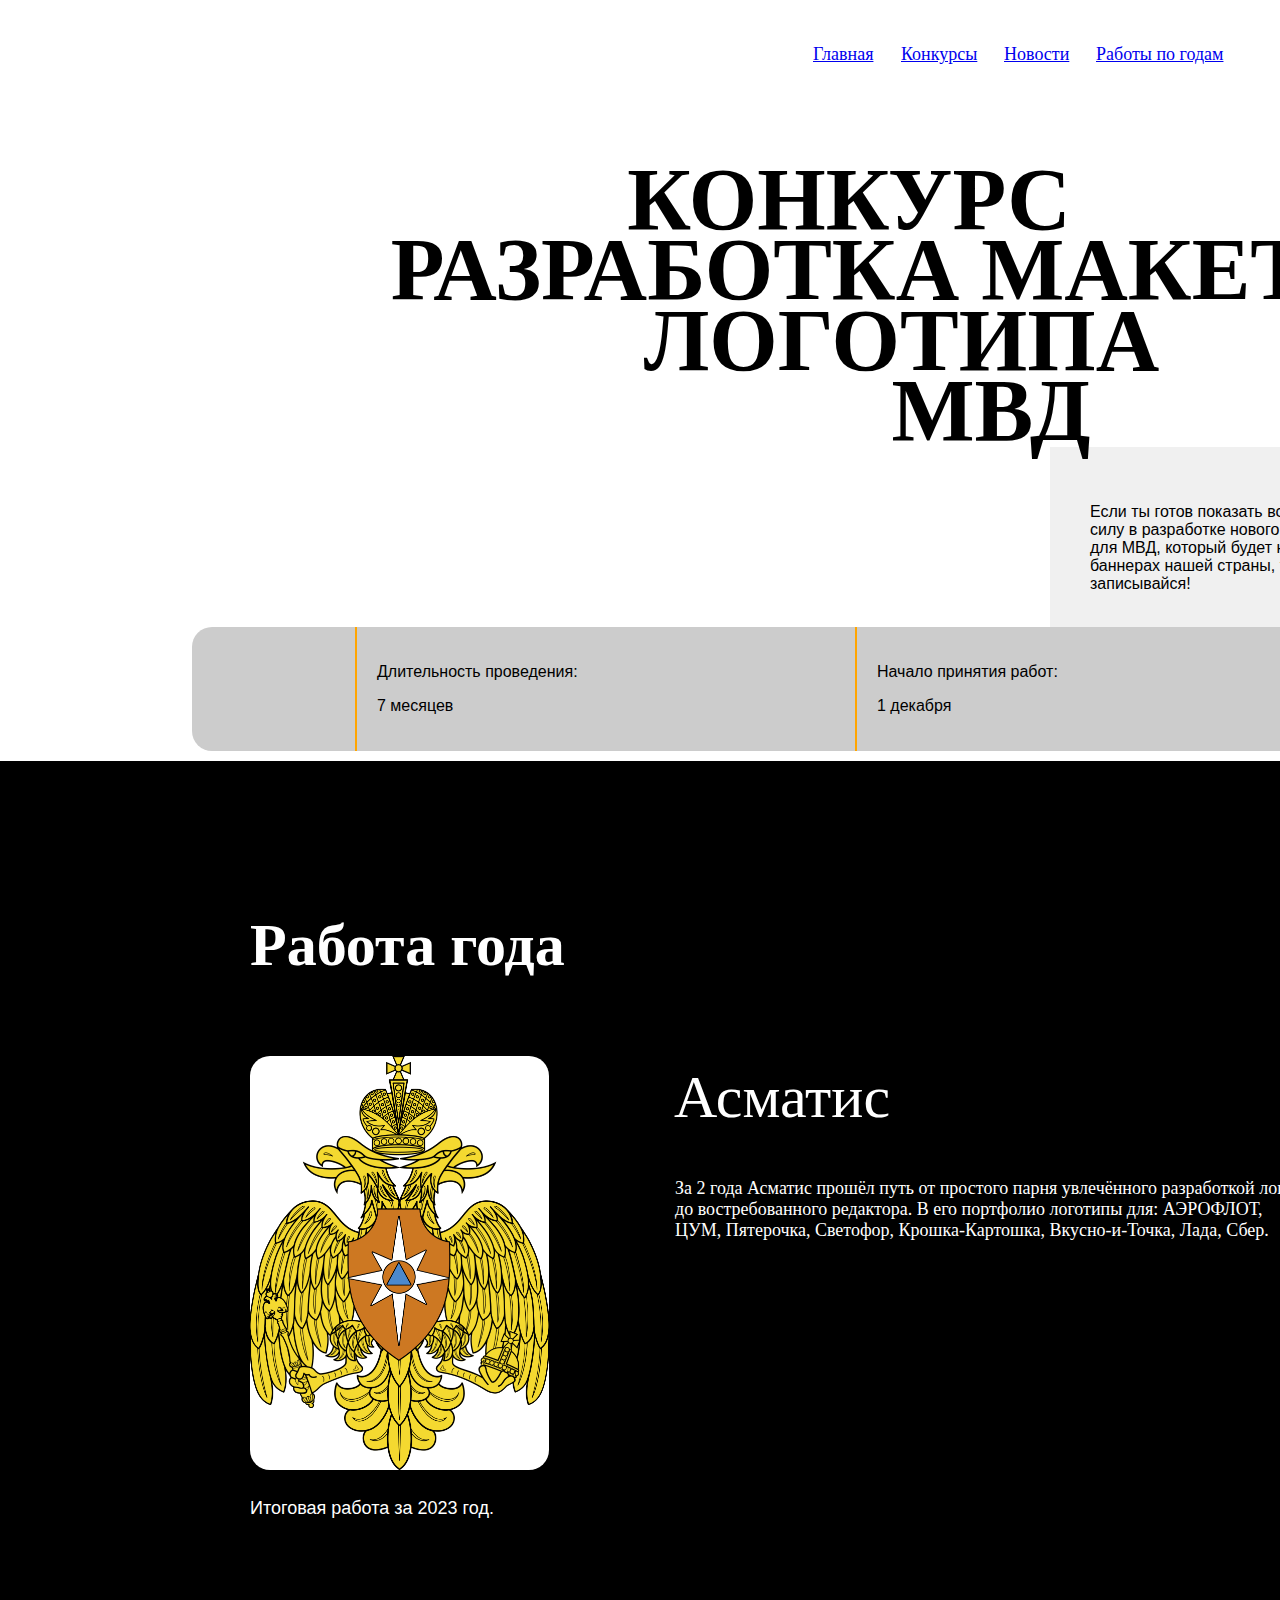
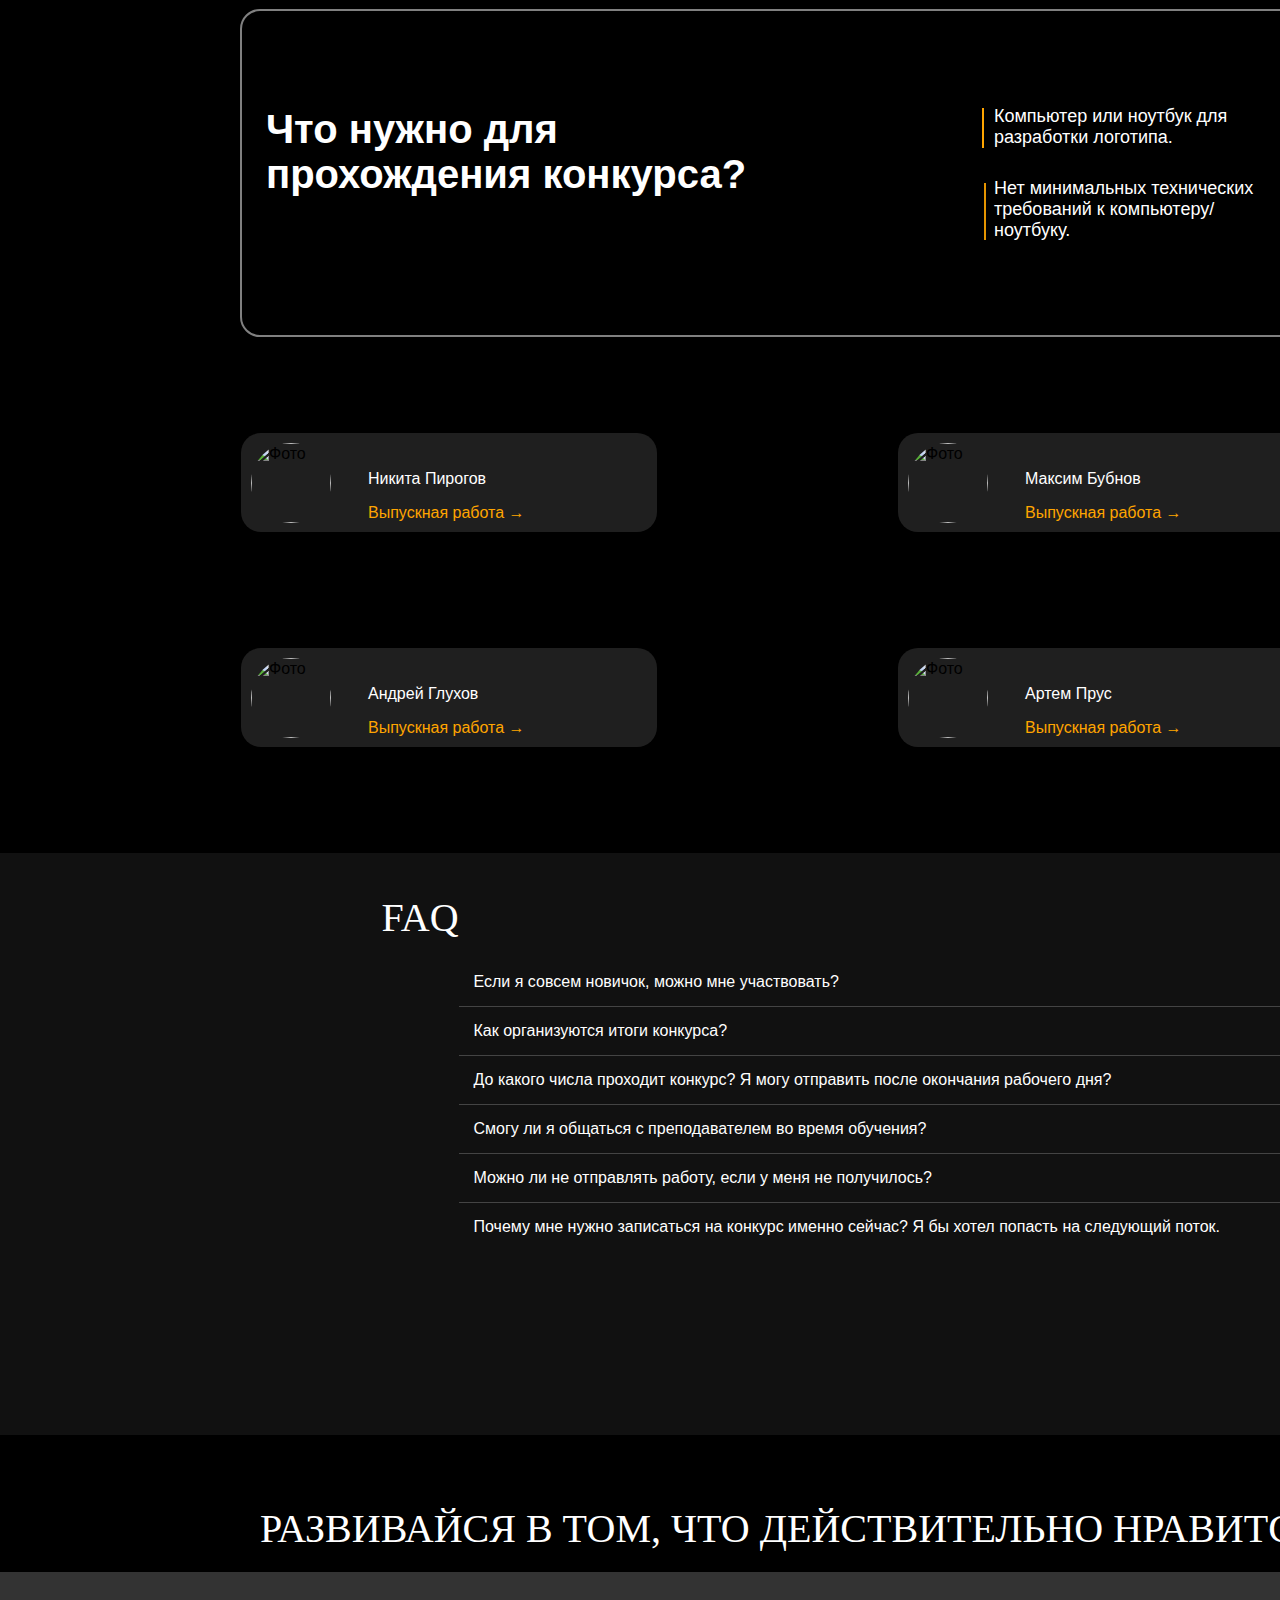
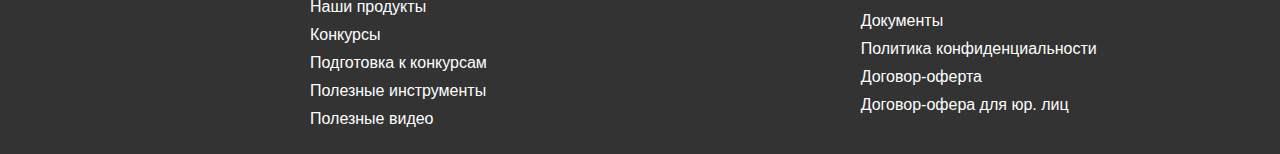
==== fds.html @ a4489f6e "Add files via upload" ====
<html><head>
    <meta charset="utf-8">
    <meta name="viewport" content="width=device-width, initial-scale=1">
    <title>Flexbox Website</title>
    <style>

        h1{
            font-family: Roboto;
            font-weight: bold;
            font-size: 88px
        }
       body {
            font-family: Arial, sans-serif;
            margin: 0;
            padding: 0;
            width: 1920px;
            overflow-x: hidden;
        }
        
        header, footer {
            color: #fff;
            padding: 10px;
            display: flex;
            justify-content: space-between;
            align-items: center;
            width: 1880px;
        }
        
        header .logo {
            font-size: 24px;
        }
        
        header .buttons {
            display: flex;
        }
        
        header .buttons button {
            margin-left: 10px;
            border: none;
            border-radius: 20px;
            padding: 5px 10px;
            background-color: #fff;
            color: #333;
            cursor: pointer;
        }
        
        .main-content {
            text-align: center;
            margin-top: 20px;
            width: 1920px;
        }
        
        .main-content h1 {
            margin: 0;
        }
        
        .main-content .cta-button {
    border: none;
    border-radius: 20px;
    padding: 11px 55px;
    background-color: #333;
    color: #fff;
    font-size: 20px;
    cursor: pointer;
}
        
        footer {
            background-color: #333;
            color: #fff;
            padding: 10px;
            display: flex;
            width: 1886px;
        }
        
        .footer-column {
            flex: 1;
            margin-right: -234px;
            margin-left: 300px /* Расстояние между колонками */
        }
        
        .footer-column:last-child {
            margin-right: 0; /* Убираем отступ у последней колонки */
        }
        
        ul {
            list-style: none;
            padding: 0;
        }
        
        ul li {
            margin-bottom: 10px; /* Расстояние между элементами списка */
        }
        
        .cta-button {
    margin-top: -74px; /* Сдвигаем кнопку вверх на 20px */
    margin-left: -682px; /* Сдвигаем кнопку влево на 10px */
}


        .privetdrug{
    margin-left:173px;
    width: 381px;
    text-shadow: 0px 4px 4px rgba(0, 0, 0, 0.25);
    font-family: Roboto;
    font-weight: Bold;
    font-size: 88px;
    margin-top:50px;
}
.drug{
    margin-right: 146px;
}
.slider {
    display: none;
    max-width: 100%;
    overflow: hidden;
    margin-top: -165px;
    margin-left: 66%; /* Центрируем слайдер по горизонтали */
    transform: translateX(-50%); /* Центрируем слайдер по горизонтали */
    width: 761px;
    border-radius: 20px;
    height: 270px;
    position: relative;
}

.slider::before {
    content: "";
    position: absolute;
    top: 0;
    left: 0;
    width: 100%;
    height: 100%;
    background-color: rgba(128, 0, 128, 0.5); /* Фиолетовый цвет с прозрачностью */
    z-index: 1; /* Поверх слайдов */
}

.slide {
    width: 100%;
    display: none;
    position: absolute;
    top: 0;
    left: 0;
    opacity: 0;
    transition: opacity 0.5s ease-in-out; /* Плавная анимация */
}

.slide.active {
    display: block;
    opacity: 1;
}

.gray-block {
    position: absolute;
    top: 50%;
    left: 50%;
    transform: translate(-50%, -50%);
    background-color: #ccc;
    width: 200px;
    height: 100px;
    border-radius: 10px;
    text-align: center;
    line-height: 100px;
    font-size: 20px;
    z-index: 2; /* Поверх слайдов */
}

.gray-block:nth-child(1) {
    margin-left: -350px; /* Располагаем первый блок влево от центра */
}

.gray-block:nth-child(2) {
    margin-left: 150px; /* Располагаем второй блок вправо от центра */
}


.slide img {
    width: 100%; /* Заполняем всю доступную ширину */
    height: 100%;
    object-fit: cover;
    margin-top: -50px;
}
.menu {
  width: 1920px;
  height: 125px;
  opacity: 1;
  position: relative;
  top: 0px;
  left: 0px;
  overflow: hidden;
  }
  .menu-item {
  color: rgb(0, 0, 0);
  font-family: Roboto;
  font-weight: Regular;
  font-size: 18px;
  position: absolute;
  top: 34px;
  }
  
  .menu-item:nth-child(1) {
  left: 803px;
  width: 69px;
  }
  
  .menu-item:nth-child(2) {
  left: 891px;
  width: 84px;
  }
  
  .menu-item:nth-child(3) {
  left: 994px;
  width: 73px;
  }
  
  .menu-item:nth-child(4) {
    left: 1086px;
    width: 170px;
}
  
.login-button-container {
  width: 133px;
  height: 33px;
  padding: 0px 15px;
  border: 1px solid rgb(0, 0, 0);
  border-radius: 20px;
  overflow: hidden;
  position: absolute;
  top: 31px;
  left: 1326px;
  display: inline-block;
  cursor: pointer;
  }
  
  .login-button {
  background: none;
  border: none;
  font-family: Arimo;
  font-weight: Bold;
  font-size: 14px;
  color: rgb(0, 0, 0);
  cursor: pointer;
  outline: none;
  padding: 0;
  line-height: 33px;
  }
  
  .slash {
  opacity: 0;
  transition: opacity 0.3s ease;
  }
  
  .login-button-container:hover .slash {
  opacity: 1;
  }
  .form-group {
  margin-bottom: 25px;
  }
  
  .form-group label {
  display: block;
  margin-bottom: 5px;
  color: #555;
  }
  
  .form-group input {
  width: calc(100% - 20px); /* Учитываем ширину кнопки */
  padding: 10px;
  border: 1px solid #000; /* Черная обводка */
  border-radius: 5px;
  }
  .modal-content {
  background-color: #fff;
  width: 400px;
  margin: 20px auto;
  padding: 40px;
  border-radius: 10px;
  box-shadow: 0 0 10px rgba(0, 0, 0, 0.1);
  }
  .dasmat{
    font-size: 18px;
color: white;
font-family: roboto;
width: 630px;
height: 100px;
margin-top: -34px;
margin-left: 675px;
  }
  .close {
  position: absolute;
  top: 20px;
  right: 20px;
  color: white;
  cursor: pointer;
  }
  .btn {
  display: block;
  width: 100%;
  padding: 12px;
  background-color: #000;
  color: #fff;
  border: none;
  border-radius: 5px;
  cursor: pointer;
  transition: background-color 0.3s ease;
  position: relative;
  overflow: hidden;
  }
  
  .btn:before {
  content: '';
  position: absolute;
  top: 0;
  left: 0;
  width: 100%;
  height: 100%;
  background-color: #333;
  z-index: -1;
  transition: transform 0.3s ease;
  transform-origin: left;
  }
  
  .btn:hover:before {
  transform: scaleX(0);
  }
  
  .btn span {
  position: relative;
  z-index: 1;
  }
  
  .btn:active:before {
  transform: scaleX(1);
  }
  
  .policy {
  font-size: 12px;
  text-align: center;
  color: #666;
  margin-top: 20px;
  }
  .modal {
  display: none;
  position: fixed;
  z-index: 999;
  left: 0;
  top: 0;
  width: 100%;
  height: 100%;
  overflow: auto;
  background-color: rgba(0,0,0,0.5);
  }
  
  .modal-content {
  background-color: #fff;
  width: 400px;
  margin: 20px auto;
  padding: 40px;
  border-radius: 10px;
  box-shadow: 0 0 10px rgba(0, 0, 0, 0.1);
  }
  .block1 {
    width: 281px;
    height: 100px;
    background-color: #f0f0f0;
    text-align: left;
    margin-left: 1050;
    padding: 40px;
}
.container {
    display: flex;
    background-color: #ccc;
    text-align: left;
    border-radius: 20px;
    width: 1500px;
    margin-left: 12em;
}

.column {
    flex: 1;
    padding: 20px;
    border-left: 2px solid orange;
    margin-left: 163px;
}
.main-black {
    background-color: black;
    height: 2560px;
}

.main-black h2 {
    color: white;
    margin-top: 10px;
    padding-top: 150px;
    padding-left: 250px;
    font-size: 60px;
    font-family: roboto;
}
.photo-block {
    width: 299px;
    height: 414px;
    border-radius: 20px;
    overflow: hidden;
    margin-left: 250px;
    margin-top: 76px;
    background-color: white;
}

.photo-block img {
    width: 100%;
    height: 100%;
    object-fit: cover;
}
.contest-info {
    display: flex;
    align-items: center;
    border: 2px solid gray;
    border-radius: 20px;
    padding: 20px;
    color: white;
    width: 1178px;
    height: 284px;
    margin-top: 90px;
    margin-left: 240px;
}

.orange-line {
    width: 2px;
    height: 40px;
    background-color: orange;
    position: relative;
    top: -45px;
    left: 720px;
}

.content {
    flex: 1;
}

.requirements {
    display: flex;
    flex-direction: column;
    gap: 10px;
}

.requirement {
    background-color: rgba(0, 0, 0, 0.1);
    padding: 10px;
    border-radius: 10px;
    margin-left: 718px;
    position: relative;
    top: -61px;
    font-size: 18px;
}
.background-image {
    background-image: url('images/frame\ \(3\).png');
    background-size: cover;
    background-repeat: no-repeat;
    opacity: 0.5; /* Прозрачность фотографии */
}
.blocks-container {
    display: flex;
    flex-wrap: wrap;
    /* justify-content: space-between; */
}

.person-block {
    width: calc(50% - 564px);
    margin-bottom: 20px;
    padding: 10px;
    border-radius: 20px;
    margin-top: 96px;
    margin-left: 241px;
    background-color: 1F1F1F;
}

.image-container {
    width: 80px;
    height: 80px;
    border-radius: 50%;
    overflow: hidden;
    /* margin-right: 20px; */
}

.image-container img {
    width: 100%;
    height: 100%;
    object-fit: cover;
}

.info {
    flex: 1;
    padding-left: 117px;
    margin-top: -69px;
}

.link {
    color: orange;
    text-decoration: none;
}
.v4_104 {
    width: 420px;
    height: 358px;
    background: url(../пр/images/frame3.png);
    background-repeat: no-repeat;
    background-position: center center;
    background-size: cover;
    opacity: 1;
    position: absolute;
    top: 255px;
    left: 227px;
    overflow: hidden;
}
.v4_105 {
    width: 420px;
    height: 358px;
    background: url(../пр/images/frame.png);
    background-repeat: no-repeat;
    background-position: center center;
    background-size: cover;
    opacity: 1;
    position: absolute;
    top: 945px;
    left: 1285px;
    overflow: hidden;
}

.v4_106 {
    width: 157px;
    height: 245px;
    background: url(../пр/images/v4_93.png);
    background-repeat: no-repeat;
    background-position: center center;
    background-size: cover;
    opacity: 1;
    position: absolute;
    top: 1686px;
    left: 1564px;
    overflow: hidden;
}
.link:hover {
    text-decoration: underline;
}
.faq {
    font-family: Arial, sans-serif;
    background-color: #111;
    color: #fff;
    margin: 0;
    padding: 0;
    display: flex;
    justify-content: center;
    height: 53vh;
    margin-top: 105px;
    padding-top: 105px;
}
.uspehi{
    text-align: right;
    color: white;
    font-size: 40px;
    font-family: Roboto;
    width: 353px;
    margin-top: -113px;
    margin-left: 1255px;
}
.faq-container {
    width: 80%;
    max-width: 1080px;
}
        .faq-item {
            border-bottom: 1px solid #444;
        }
        .faq-item:last-child {
            border-bottom: none;
        }
        .faq-question {
            display: flex;
            justify-content: space-between;
            align-items: center;
            padding: 15px;
            cursor: pointer;
        }
        .faq-answer {
            display: none;
            padding: 0 15px 15px;
        }
        .razvi {
            margin: 0;
            padding: 0;
            font-family: Arial, sans-serif;
            background-color: black;
            color: white;
        }
        .containerAbc {
    display: flex;
    justify-content: space-between;
    align-items: center;
    padding: 20px;
    max-width: 1440px;
    margin: 0 auto;
    box-sizing: border-box;
    margin-top: 50;
}

.textXyz {
    font-size: 40px;
    font-family: roboto;
}
        .imagePqr {
            max-width: 100px;
            height: auto;
        }
        .asmat{
            color: white;
    font-size: 60px;
    margin-top: -407px;
    margin-left: 674px;
    font-family: roboto;
    width: 250px;
    padding-bottom: 80px;
        }
        .itogi{

    color: white;
    font-size: 18px;
    margin-left: 250px;
    position: relative;
    margin-top: 220px;

        }
        @media only screen and (min-width:320px) and (max-width: 1024px) {
            header {
    width: 1144px;
    height: 50px;
    color: #fff;
    padding: 10px;
    display: flex;
    justify-content: space-between;
    align-items: center;
}
.menu {
    width: 1154px;
    height: 71px;
    opacity: 1;
    position: relative;
    top: 0px;
    left: 0px;
    overflow: hidden;
}
.menu-item:nth-child(1) {
    left: 74px;
    width: 116px;
    font-size: 30px;
}
.menu-item:nth-child(2) {
    left: 214px;
    width: 139px;
    font-size: 30px;
}
.menu-item:nth-child(3) {
    left: 378px;
    width: 119px;
    font-size: 30px;
}
.menu-item:nth-child(4) {
    left: 521px;
    width: 247px;
    font-size: 30px;
}
.login-button-container {
    width: 229px;
    height: 33px;
    padding: 0px 15px;
    border: 1px solid rgba(255, 255, 255, 1);
    border-radius: 20px;
    overflow: hidden;
    position: absolute;
    top: 34px;
    left: 836px;
    display: inline-block;
    cursor: pointer;
}
.login-button {
  background: none;
  border: none;
  font-family: Arimo;
  font-weight: Bold;
  font-size: 24px;
  color: rgba(255, 255, 255, 1);
  cursor: pointer;
  outline: none;
  padding: 0;
  line-height: 33px;
}
.main-content {
    text-align: center;
    margin-top: 20px;
    width: 1164px;
}
body {
    font-family: Arial, sans-serif;
    margin: 0;
    padding: 0;
    width: 1164px;
    height: 3070px;
}
.block1 {
    width: 281px;
    height: 100px;
    background-color: #f0f0f0;
    text-align: left;
    margin-left: 710px;
    padding: 40px;
}
.container {
    display: flex;
    background-color: #ccc;
    text-align: left;
    border-radius: 20px;
    width: 1000px;
    margin-left: 5em;
}
.main-black h2 {
    color: white;
    margin-top: 10px;
    padding-top: 4px;
    padding-left: 250px;
    font-size: 60px;
    font-family: roboto;
}
.photo-block {
    width: 299px;
    height: 414px;
    border-radius: 20px;
    overflow: hidden;
    margin-left: 83px;
    margin-top: -31px;
    background-color: white;
}
.asmat{
    color: white;
    font-size: 60px;
    margin-top: -407px;
    margin-left: 402px;
    font-family: roboto;
    width: 250px;

}
.dasmat {
    font-size: 18px;
    color: white;
    font-family: roboto;
    width: 630px;
    height: 100px;
    margin-top: -34px;
    margin-left: 402px;
}
.itogi {
    color: white;
    font-size: 18px;
    margin-left: 83px;
    position: relative;
    margin-top: 220px;
}
.contest-info {
    display: flex;
    align-items: center;
    border: 2px solid gray;
    border-radius: 20px;
    padding: 20px;
    color: white;
    width: 1104px;
    height: 284px;
    margin-top: 90px;
    margin-left: 6px;
}
footer {
    background-color: #333;
    color: #fff;
    padding: 10px;
    display: flex;
    width: 1142px;
}
.person-block {
    width: calc(50% - 350px);
    margin-bottom: 20px;
    padding: 10px;
    border-radius: 20px;
    margin-top: 35px;
    margin-left: 84px;
    background-color: 1F1F1F;
}
.uspehi {
    text-align: right;
    color: white;
    font-size: 40px;
    font-family: Roboto;
    width: 353px;
    margin-top: -113px;
    margin-left: 783px;
}
.main-black {
    background-color: black;
    height: 2300px;
}
.v4_104 {
    width: 420px;
    height: 358px;
    background: url(../пр/images/frame3.png);
    background-repeat: no-repeat;
    background-position: center center;
    background-size: cover;
    opacity: 1;
    position: absolute;
    top: 255px;
    left: -40px;
    overflow: hidden;
}
.v4_105 {
    width: 383px;
    height: 358px;
    background: url(../пр/images/frame.png);
    background-repeat: no-repeat;
    background-position: center center;
    background-size: cover;
    opacity: 1;
    position: absolute;
    top: 945px;
    left: 764px;
    overflow: hidden;
}
.v4_106 {
    width: 0px;
    height: 0px;
    background: url(../пр/images/v4_93.png);
    background-repeat: no-repeat;
    background-position: center center;
    background-size: cover;
    opacity: 1;
    position: absolute;
    top: 1686px;
    left: 908px;
    overflow: hidden;
}
        }
    </style>

<style>@keyframes rotate{0%{transform:rotate(0)}to{transform:rotate(360deg)}}.geS5n{padding:34px 24px 24px!important}.question-ai-box{position:absolute;top:8px;right:8px}.question-ai-loading,.question-ai-ask,.question-ai-answer,.question-ai-error__network,.question-ai-error__tip,.question-ai-img{cursor:pointer;box-sizing:border-box;user-select:none;border-radius:12px;width:fit-content;height:24px;padding:4px;transition:all .3s ease-in-out;overflow:hidden}.question-ai-loading{background-color:#edf3ff;justify-content:center;align-items:center;max-width:150px;display:flex}.question-ai-loading__logo{transform-origin:50%;background-size:100% 100%;width:16px;height:16px;animation:1s linear infinite rotate}.question-ai-loading__title{color:#797a7a;margin:0 8px;font-size:12px}.question-ai-img{background-color:#edf3ff!important;display:flex!important}.question-ai-img__title{color:#005cff;white-space:nowrap;cursor:default;margin:0 4px;font-size:12px;font-weight:400}.question-ai-img__again{color:#131414;white-space:nowrap;cursor:pointer;border-left:1px solid #005cff;width:fit-content;height:16px;padding:0 8px;font-size:12px;font-weight:400}.question-ai-ask{background-color:#005cff;max-width:24px}.question-ai-ask:hover{max-width:400px;background-color:#edf3ff!important}.question-ai-ask:hover .question-ai-ask__hover{display:flex!important}.question-ai-ask:hover .question-ai-ask__logo{display:none!important}.question-ai-ask__close{cursor:pointer;background-size:100% 100%;width:16px;height:16px;position:absolute;top:-8px;right:-8px}.question-ai-ask__logo,.question-ai-ask__chat{background-size:100% 100%;width:16px;height:16px}.question-ai-ask__hover{justify-content:center;align-items:center;width:100%;display:none}.question-ai-ask__title{color:#005cff;white-space:nowrap;margin:0 4px;font-size:12px;font-weight:400}.question-ai-answer{background-color:#edf3ff;justify-content:center;align-items:center;display:flex}.question-ai-answer__text{color:#131414;white-space:nowrap;margin:0 4px;font-size:12px;font-weight:400}.question-ai-answer__text:hover{color:#005cff}.question-ai-answer__right{background-size:100% 100%;width:16px;height:16px}.question-ai-error__network{cursor:default}.question-ai-error__network,.question-ai-error__tip{background-color:#ffe6e3;justify-content:center;align-items:center;display:flex}.question-ai-error__icon{background-size:100% 100%;width:16px;height:16px}.question-ai-error__title{color:#ff3939;white-space:nowrap;margin:0 4px;font-size:12px;font-weight:400}.question-ai-error__again{color:#131414;white-space:nowrap;cursor:pointer;border-left:1px solid #ff3939;width:fit-content;height:16px;padding:0 8px;font-size:12px;font-weight:400}.question-ai-error__right{background-size:100% 100%;width:16px;height:16px}#close-copilot-dialog{color:#1f1f1f;background-color:#000000a3;width:100vw;height:100vh;font-size:14px;position:fixed;top:0;left:0;overflow:hidden}#close-copilot-dialog #close-copilot-card{box-sizing:border-box;background-color:#fff;border-radius:16px;width:388px;height:250px;padding:24px;position:fixed;top:50vh;left:50%;transform:translate(-50%,-50%)}#close-copilot-dialog #close-copilot-card .questionai-card-header{justify-content:space-between;align-items:center;width:100%;height:30px;margin-bottom:24px;display:flex}#close-copilot-dialog #close-copilot-card .questionai-card-header .title{color:#131414;text-align:center;font-family:PingFangSC-Semibold;font-size:20px;font-weight:600}#close-copilot-dialog #close-copilot-card .questionai-card-header img{cursor:pointer;width:24px;height:24px}#close-copilot-dialog #close-copilot-card .radio-item{margin-bottom:12px}#close-copilot-dialog #close-copilot-card .radio-item *{cursor:pointer}#close-copilot-dialog #close-copilot-card .radio-item label{color:#131414;flex-direction:row;align-items:center;font-family:PingFangSC-Regular;font-size:14px;display:flex}#close-copilot-dialog #close-copilot-card .radio-item label .radio-item__radio{opacity:0;position:absolute}#close-copilot-dialog #close-copilot-card .radio-item label .radio-item__indicate-img{flex:none;width:16px;margin-right:5px}#close-copilot-dialog #close-copilot-card .tips-item{color:#8c91ab;margin-bottom:20px;padding-left:6px;font-family:PingFangSC-Regular;font-size:12px;font-weight:400}#close-copilot-dialog #close-copilot-card .btn-box{justify-content:flex-end;align-items:center;width:100%;display:flex}#close-copilot-dialog #close-copilot-card .btn-box .cancel-btn,#close-copilot-dialog #close-copilot-card .btn-box .confirm-btn{box-sizing:border-box;text-align:center;cursor:pointer;border-radius:24px;width:fit-content;height:40px;padding:0 24px;font-family:PingFangSC-Semibold;font-size:12px;font-weight:600;line-height:40px}#close-copilot-dialog #close-copilot-card .btn-box .cancel-btn{color:#131414;background-color:#f5f5f5}#close-copilot-dialog #close-copilot-card .btn-box .confirm-btn{color:#fff;background-color:#005cff;margin-left:12px}.question-ai-guide__border{z-index:999;box-sizing:border-box;color:#131414;background-color:#fff;border-radius:16px;width:fit-content;height:48px;padding:1px;font-size:14px;position:absolute;top:-50px;right:4px}.question-ai-guide__box{box-sizing:border-box;background-image:linear-gradient(135deg,#ccdfff 0%,#b3faff 100%);border-radius:16px;align-items:center;width:100%;height:100%;padding:0 8px 0 16px;display:flex}.question-ai-guide__btn{box-sizing:border-box;cursor:pointer;background-color:#fff;border-radius:20px;width:fit-content;height:32px;margin-left:16px;padding:0 16px;line-height:32px}.question-ai-guide__borderdown{border-top:8px solid #fff;border-left:16px solid #0000;width:0;height:0;position:absolute;bottom:-8px;right:16px}.question-ai-guide__boxdown{z-index:9999;border-top:7px solid #b3faff;border-left:14px solid #0000;width:0;height:0;position:absolute;bottom:-6px;right:17px}.qai-single-pay-modal[data-v-4e6ce6]{z-index:2147400001;flex-direction:column;width:100%;height:100%;font-family:-apple-system,BlinkMacSystemFont,Segoe UI,Helvetica,Arial,sans-serif,Apple Color Emoji,Segoe UI Emoji;font-size:14px;line-height:normal;display:flex;position:fixed;top:0;right:0;overflow:hidden;box-shadow:0 8px 16px #919eab29}.qai-single-pay-modal .modal-mask[data-v-4e6ce6]{z-index:1;background:#000000a3;position:absolute;inset:0}.qai-single-pay-modal span[data-v-4e6ce6]{display:inline-block}.qai-single-pay-modal img[data-v-4e6ce6]{display:block}.qai-single-pay-modal .flex-center[data-v-4e6ce6]{align-items:center;display:flex}.qai-single-pay-modal .modal-body[data-v-4e6ce6]{z-index:2;box-sizing:border-box;background-image:linear-gradient(142deg,#e6efff 0%,#e0fdff 100%);border-radius:16px;flex-direction:column;align-items:center;width:396px;max-width:500px;max-height:90%;padding:0 12px 24px;transition:transform .2s ease-in-out;display:flex;position:absolute;top:50%;left:50%;transform:translate(-50%)translateY(-50%)}.qai-single-pay-modal .modal-body .flex-around[data-v-4e6ce6]{justify-content:space-around;align-items:center;display:flex}.qai-single-pay-modal .modal-body .toast[data-v-4e6ce6]{text-align:center;color:#fff;letter-spacing:0;text-align:center;background:#000c;border-radius:16px;max-width:360px;height:52px;margin:auto;padding:0 24px;font-family:PingFangSC-Regular;font-size:14px;font-weight:400;line-height:52px;position:absolute;top:50%;left:50%;transform:translate(-50%,-50%)}.qai-single-pay-modal .modal-body .main-header[data-v-4e6ce6]{box-sizing:border-box;justify-content:space-between;align-items:center;width:100%;height:62px;display:flex;position:relative;overflow:hidden}.qai-single-pay-modal .modal-body .main-header .plus_bg[data-v-4e6ce6]{width:120px;height:120px;position:absolute;bottom:-10px;right:50px}.qai-single-pay-modal .modal-body .main-header .plus_logo[data-v-4e6ce6]{width:152px;height:32px;margin-left:12px}.qai-single-pay-modal .modal-body .main-header .icon_close[data-v-4e6ce6]{cursor:pointer;width:24px;height:24px;margin-right:4px}.qai-single-pay-modal .modal-body .main-white[data-v-4e6ce6]{background:#fffc;border-radius:16px;margin-bottom:24px;padding:32px}.qai-single-pay-modal .modal-body .main-white .title[data-v-4e6ce6]{color:#141414;letter-spacing:0;margin-bottom:24px;font-family:Helvetica;font-size:20px;font-weight:700;line-height:28px}.qai-single-pay-modal .modal-body .main-white .desc-list[data-v-4e6ce6]{color:#141414;letter-spacing:0;flex-direction:column;font-family:Helvetica;font-size:16px;font-weight:400;line-height:24px;display:flex;margin-left:0!important}.qai-single-pay-modal .modal-body .main-white .desc-list .item[data-v-4e6ce6]{align-items:center;display:flex;margin-bottom:16px!important}.qai-single-pay-modal .modal-body .main-white .desc-list .item[data-v-4e6ce6]:last-child{margin-bottom:0!important}.qai-single-pay-modal .modal-body .main-white .desc-list .item img[data-v-4e6ce6]{width:28px;height:28px;margin-right:16px}.qai-single-pay-modal .modal-body .btn_subscribe[data-v-4e6ce6]{text-align:center;color:#fff;cursor:pointer;background-image:linear-gradient(94deg,#8b48ff 0%,#5741ff 51%,#005cff 100%);border-radius:24px;width:308px;height:40px;font-family:Helvetica;font-size:16px;font-weight:700;line-height:40px}</style></head>
<plasmo-csui id="qaiUnderlineWordShadowHostEl"></plasmo-csui>
<body>

<header>
    <div class="menu">
        <div class="menu-item"><a href="index.html">Главная</a></div>
        <div class="menu-item"><a href="fds.html">Конкурсы</a></div>
        <div class="menu-item"><a href="#">Новости</a></div>
        <div class="menu-item"><a href="$">Работы по годам</a></div>
       
        <div class="login-button-container" onmouseover="showButton()">
          <button class="login-button" onclick="openLoginModal()">Вход</button>
            <div id="loginModal" class="modal">
              <div class="modal-content">
                  <span class="close" onclick="closeLoginModal()">&times;</span>
                  <h2 style="
    color: black;
">Вход</h2>
                  <form action="/login" method="POST">
                      <div class="form-group">
                          <label for="phone">Телефон:</label>
                          <input type="tel" id="phone" name="phone" pattern="\+[7]{1}[0-9]{10}" title="Введите телефон в формате +7XXXXXXXXXX" required>
                      </div>
                      
                      <div class="form-group">
                          <label for="password">Пароль:</label>
                          <input type="password" id="password" name="password" required>
                      </div>
                      
                      <button type="submit" class="btn"><span>Войти</span></button>
                  </form>
                  <p class="policy">Нажимая на кнопку "Войти", вы соглашаетесь с условиями использования.</p>
              </div>
          </div>

            <button class="login-button" onclick="openRegistrationModal()">Регистрация</button>
            <div id="registrationModal" class="modal">
              <div class="modal-content">
                  <span class="close" onclick="closeRegistrationModal()">&times;</span>
                  <h2 style="
    color: black;
">Регистрация</h2>
                  <form action="success.html" method="POST" onsubmit="return validateForm()">
                      <div class="form-group">
                          <label for="name">Имя:</label>
                          <input type="text" id="name" name="name" required pattern="[а-яА-ЯёЁ]+" title="Введите имя на русском языке">
                      </div>
                          
                      <div class="form-group">
                          <label for="surname">Фамилия:</label>
                          <input type="text" id="surname" name="surname" required pattern="[а-яА-ЯёЁ]+" title="Введите фамилию на русском языке">
                      </div>
                      
                      <div class="form-group">
                          <label for="patronymic">Отчество:</label>
                          <input type="text" id="patronymic" name="patronymic" pattern="[а-яА-ЯёЁ]+" title="Введите отчество на русском языке">
                      </div>
                      
                      <div class="form-group">
                          <label for="institution">Учебное заведение:</label>
                          <input type="text" id="institution" name="institution" required>
                      </div>
                      
                      <div class="form-group">
                        <label for="phone-registration">Телефон:</label>
                        <input type="tel" id="phone-registration" name="phone" pattern="\+[7]{1}[0-9]{10}" title="Введите телефон в формате +7XXXXXXXXXX" required>
                    </div>
                    
                      
                      <div class="form-group">
                          <label for="birthdate">Дата рождения:</label>
                          <input type="date" id="birthdate" name="birthdate" required max="">
                      </div>
                          
                      <div class="form-group">
                          <label for="password">Пароль:</label>
                          <input type="password" id="password" name="password" required>
                      </div>
                      
                      
                      <button type="submit" class="btn"><span>Зарегистрироваться</span></button>
                  </form>
                  <p class="policy">Нажимая на кнопку "Зарегистрироваться", вы соглашаетесь с условиями использования.</p>
              </div>
          </div>
        </div>
</header>

<div class="main-content">
    <h1 style="line-height: 0.8;margin-right: 222px;">КОНКУРС<br>
        <span style="margin-left: 61px;">РАЗРАБОТКА МАКЕТА</span><br>
        <span style="margin-left: 105px;">ЛОГОТИПА</span><br>
        <span style="margin-left: 284px;">МВД</span>
        
    </h1>
    <div class="v4_104"></div>
    <div class="block1">
        <p>Если ты готов показать всю свои силу в разработке нового логотипа для МВД, который будет на всех баннерах нашей страны, то записывайся! </p>
    </div>
    <div class="container">
        <div class="column">
          <p>Длительность проведения:</p>
          <p>7 месяцев</p>
        </div>
        <div class="column">
          <p>Начало принятия работ:</p>
          <p>1 декабря</p>
        </div>
        <div class="column">
          <p>Формат конкурса:</p>
          <p>онлайн</p>
        </div>
      </div>
    
     
      
      
</div>
<div class="main-black">
    <h2>
        Работа года
    </h2>
    <div class="photo-block">
        <img src="images/12.png" alt="MCHS">
    </div>
    <div class="asmat"> Асматис</div>
<div class="dasmat">За 2 года Асматис прошёл путь от простого парня увлечённого
разработкой лого до востребованного редактора. В его портфолио
логотипы для: АЭРОФЛОТ, ЦУМ, Пятерочка, Светофор, Крошка-Картошка, 
Вкусно-и-Точка, Лада, Сбер.</div>
<div class="itogi">Итоговая работа за 2023 год.</div>
<div class="v4_105"></div>
<div class="v4_106"></div>
<div class="contest-info">
    <div class="orange-line"></div>
    <div class="orange-line1" style="
    width: 2px;
    height: 57px;
    background-color: orange;
    position: relative;
    top: 39px;
    left: 720px;
"></div><div class="content">
        <p style="
    width: 567px;
    margin-top: 74px;
    position: relative;
    font-size: 40px;
    height: 10px;">
    <strong style="">Что нужно для<br>прохождения конкурса?</strong></p>
        <div class="requirements">
            <div class="requirement">Компьютер или ноутбук для<br>разработки логотипа.</div>
            <div class="requirement">Нет минимальных технических<br>требований к компьютеру/<br>ноутбуку.</div>
        </div>
    </div>
</div>
<div class="blocks-container">
    <div class="person-block">
        <div class="image-container">
            <img src="photo1.jpg" alt="Фото">
        </div>
        <div class="info">
            <p style="
    color: white;
">Никита Пирогов</p>
            <a href="#" class="link">Выпускная работа →</a>
        </div>
    </div>
    <div class="person-block">
        <div class="image-container">
            <img src="photo2.jpg" alt="Фото">
        </div>
        <div class="info">
            <p style="
    color: white;
">Максим Бубнов</p>
            <a href="#" class="link">Выпускная работа →</a>
        </div>
    </div>
    <div class="person-block">
        <div class="image-container">
            <img src="photo3.jpg" alt="Фото">
        </div>
        <div class="info">
            <p style="
    color: white;
">Андрей Глухов</p>
            <a href="#" class="link">Выпускная работа →</a>
        </div>
    </div>
    <div class="person-block">
        <div class="image-container">
            <img src="photo4.jpg" alt="Фото">
        </div>
        <div class="info">
            <p style="
    color: white;
">Артем Прус</p>
            <a href="#" class="link">Выпускная работа →</a>
        </div>
    </div>
</div>
<div class="uspehi">Успехи наших
    студентов</div>
    <div class="faq">
        <div style="
        font-size: 40px;
        font-family: roboto;
        position: relative;
        margin-top: -64px;
    ">FAQ</div>
        <div class="faq-container">
            <div class="faq-item">
                <div class="faq-question">
                    <span>Если я совсем новичок, можно мне участвовать?</span>
                    <span>+</span>
                </div>
                <div class="faq-answer">
                    <p>Да, конкурс открыт для всех уровней навыков, включая новичков. Наши конкурсы предназначены для стимулирования интереса к теме и развития участников на любом уровне.</p>
                </div>
            </div>
            <div class="faq-item">
                <div class="faq-question">
                    <span>Как организуются итоги конкурса?</span>
                    <span>+</span>
                </div>
                <div class="faq-answer">
                    <p>Итоги конкурса будут объявлены на нашем веб-сайте и в социальных сетях в течение недели после завершения конкурса. Победители будут определены жюри на основе оценки креативности, качества выполнения и соответствия заданию.</p>
                </div>
            </div>
            <div class="faq-item">
                <div class="faq-question">
                    <span>До какого числа проходит конкурс? Я могу отправить после окончания рабочего дня?</span>
                    <span>+</span>
                </div>
                <div class="faq-answer">
                    <p>Дата окончания конкурса указана на странице с информацией о конкурсе. Обычно конкурс заканчивается в 23:59 (местного времени) указанной даты. Отправка работ после завершения конкурса не допускается.</p>
                </div>
            </div>
            <div class="faq-item">
                <div class="faq-question">
                    <span>Смогу ли я общаться с преподавателем во время обучения?</span>
                    <span>+</span>
                </div>
                <div class="faq-answer">
                    <p>Да, в процессе обучения у вас будет доступ к преподавателям и организаторам конкурса для получения поддержки, ответов на вопросы и обратной связи по вашим работам.</p>
                </div>
            </div>
            <div class="faq-item">
                <div class="faq-question">
                    <span>Можно ли не отправлять работу, если у меня не получилось?</span>
                    <span>+</span>
                </div>
                <div class="faq-answer">
                    <p>Участие в конкурсе необязательно, и вы вправе не отправлять свою работу. Однако мы рекомендуем вам принять участие, даже если вы не уверены в своих навыках. Это отличная возможность для практики и получения обратной связи.</p>
                </div>
            </div>
            <div class="faq-item">
                <div class="faq-question">
                    <span>Почему мне нужно записаться на конкурс именно сейчас? Я бы хотел попасть на следующий поток.</span>
                    <span>+</span>
                </div>
                <div class="faq-answer">
                    <p>Запись на конкурс открыта в ограниченный период времени. Участие в текущем потоке дает вам возможность начать свое обучение и соревнование уже сейчас, получить обратную связь и участие в сообществе. Однако если вы не успели в текущий поток, не волнуйтесь - следующий поток обычно открывается через несколько месяцев.</p>
                </div>
            </div>
    </div>
</div>
<div class="razvi">
    <div class="containerAbc">
        <div class="textXyz">РАЗВИВАЙСЯ В ТОМ, ЧТО ДЕЙСТВИТЕЛЬНО НРАВИТСЯ</div>
        <img src="path_to_your_image.jpg" alt="Image" class="imagePqr">
    </div>
</div>
<footer>
    <div class="footer-column">
        <ul>
            <li>Наши продукты</li>
            <li>Конкурсы</li>
            <li>Подготовка к конкурсам</li>
            <li>Полезные инструменты</li>
            <li>Полезные видео</li>
        </ul>
    </div>
    <div class="footer-column">
        <ul>
            <li>Документы</li>
            <li>Политика конфиденциальности</li>
            <li>Договор-оферта</li>
            <li>Договор-офера для юр. лиц</li>
        </ul>
    </div>
    <div class="footer-column">
        <ul>
            <li>Связь с нами</li>
            <li>Написать в Telegram</li>
            <li>Вакансии</li>
            <li>gustav_08@mail.ru</li>
        </ul>
    </div>
</footer>

<script>
     function openRegistrationModal() {
        var modal = document.getElementById("registrationModal");
        modal.style.display = "block"; // Показываем модальное окно
    }

    // Функция закрытия модального окна
    function closeRegistrationModal() {
        var modal = document.getElementById("registrationModal");
        modal.style.display = "none"; // Скрываем модальное окно
    }

    function validateForm() {
    // Просто возвращаем true, так как повторное подтверждение пароля удалено
    // Перенаправляем пользователя на другую страницу
    window.location.href = "success.html";
    return false; // Для предотвращения отправки формы
}

    function openLoginModal() {
        var modal = document.getElementById("loginModal");
        modal.style.display = "block"; // Показываем модальное окно
    }

    // Функция закрытия модального окна для входа
    function closeLoginModal() {
        var modal = document.getElementById("loginModal");
        modal.style.display = "none"; // Скрываем модальное окно
    }
    document.getElementById("birthdate").max = new Date(new Date().setFullYear(new Date().getFullYear() - 14)).toISOString().split("T")[0];

    document.querySelectorAll('.faq-question').forEach(item => {
            item.addEventListener('click', () => {
                const answer = item.nextElementSibling;
                const symbol = item.querySelector('span:last-child');
                
                if (answer.style.display === 'block') {
                    answer.style.display = 'none';
                    symbol.textContent = '+';
                } else {
                    answer.style.display = 'block';
                    symbol.textContent = '-';
                }
            });
        });
</script>


</body><plasmo-csui id="qaiSidebarShadowHostEl"></plasmo-csui></html>
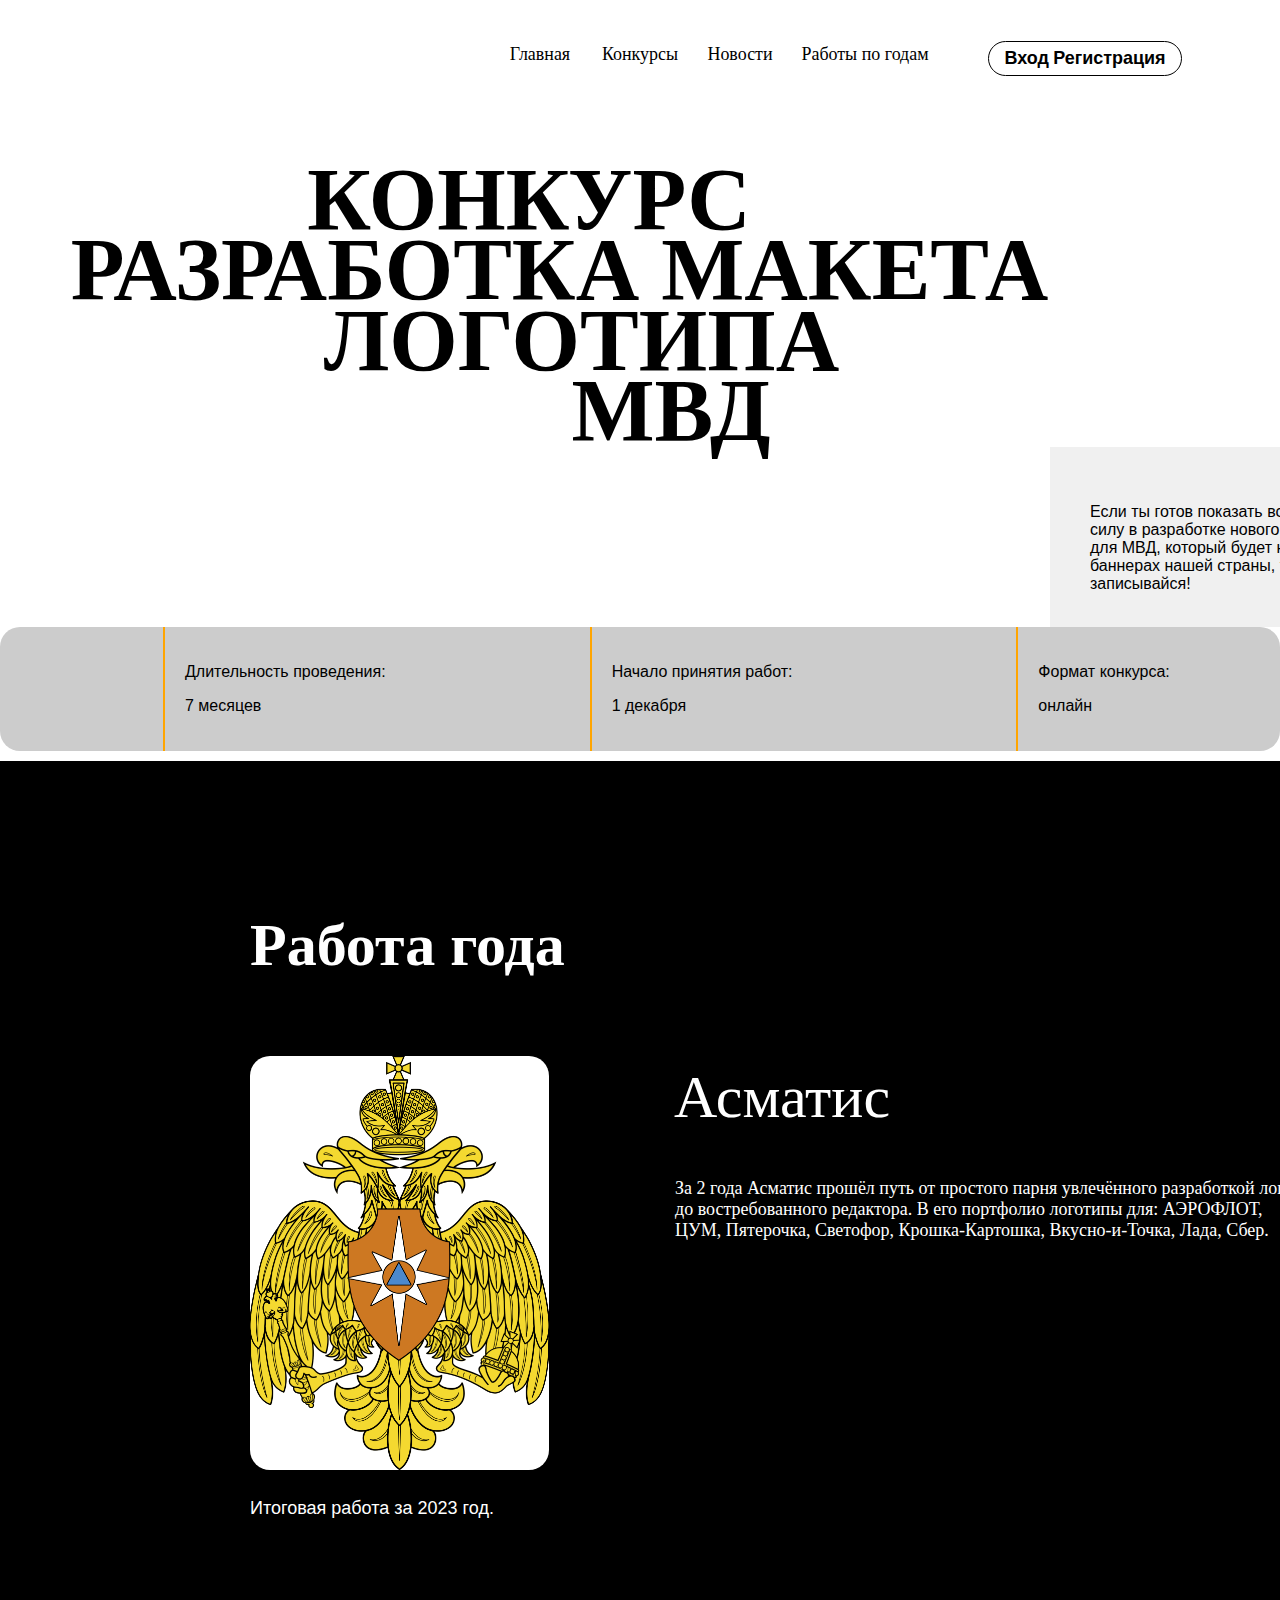
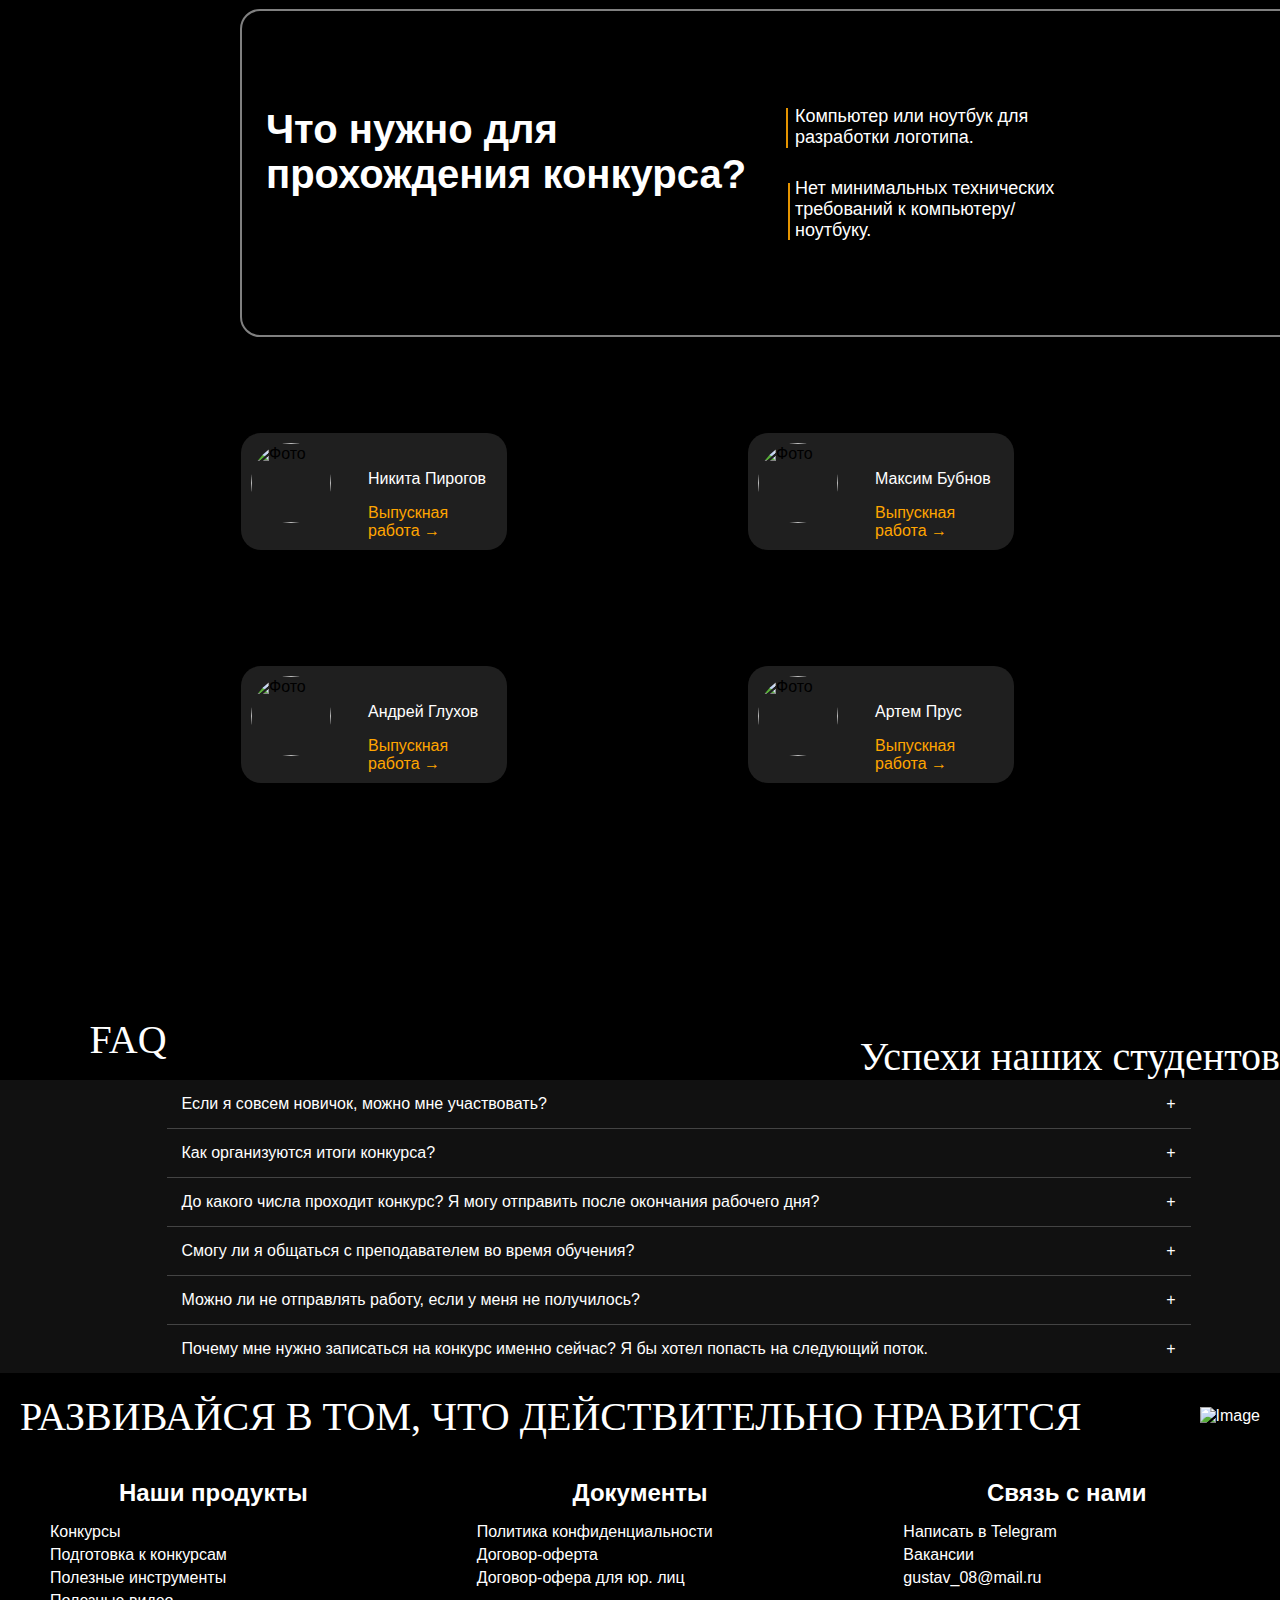
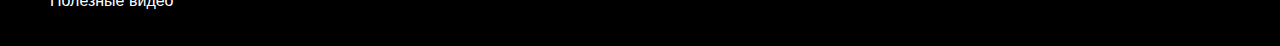
==== commit d1c16fee: "Add files via upload" ====
--- a/fds.html
+++ b/fds.html
@@ -13,17 +13,15 @@
             font-family: Arial, sans-serif;
             margin: 0;
             padding: 0;
-            width: 1920px;
-            overflow-x: hidden;
+
         }
         
-        header, footer {
+        header {
             color: #fff;
             padding: 10px;
             display: flex;
             justify-content: space-between;
             align-items: center;
-            width: 1880px;
         }
         
         header .logo {
@@ -47,7 +45,7 @@
         .main-content {
             text-align: center;
             margin-top: 20px;
-            width: 1920px;
+  
         }
         
         .main-content h1 {
@@ -63,25 +61,60 @@
     font-size: 20px;
     cursor: pointer;
 }
-        
-        footer {
-            background-color: #333;
-            color: #fff;
-            padding: 10px;
-            display: flex;
-            width: 1886px;
-        }
-        
-        .footer-column {
-            flex: 1;
-            margin-right: -234px;
-            margin-left: 300px /* Расстояние между колонками */
-        }
-        
-        .footer-column:last-child {
-            margin-right: 0; /* Убираем отступ у последней колонки */
-        }
-        
+/* Стили для всего футера */
+.footer {
+    background-color: #333;
+    color: #fff;
+    padding: 20px;
+    text-align: center;
+}
+
+/* Стили для контейнера футера */
+.footer-container {
+    display: flex;
+    flex-wrap: wrap;
+    justify-content: space-between;
+    background: black;
+}
+
+/* Стили для блоков футера */
+.footer-blocks {
+    flex: 1 0 300px;
+    margin-bottom: 20px;
+}
+
+/* Стили для заголовков блоков */
+.footer-blocks h2 {
+    margin-bottom: 10px;
+    color: white;
+    text-align: center;
+}
+
+/* Стили для списка ссылок */
+.footer-blocks ul {
+    list-style: none;
+    padding: 0;
+    text-align: left;
+    margin-left: 50px;
+}
+
+/* Стили для ссылок */
+.footer-blocks ul li {
+    margin-bottom: 5px;
+}
+
+/* Стили для ссылки */
+.footer-blocks ul a {
+    color: #fff;
+    text-decoration: none;
+}
+
+/* Стили для копирайта */
+.footer-copyright {
+    margin-top: 20px;
+}
+
+
         ul {
             list-style: none;
             padding: 0;
@@ -179,70 +212,63 @@
     margin-top: -50px;
 }
 .menu {
-  width: 1920px;
-  height: 125px;
-  opacity: 1;
-  position: relative;
-  top: 0px;
-  left: 0px;
-  overflow: hidden;
-  }
-  .menu-item {
-  color: rgb(0, 0, 0);
-  font-family: Roboto;
-  font-weight: Regular;
-  font-size: 18px;
-  position: absolute;
-  top: 34px;
-  }
+    display: flex;
+    width: 100%;
+    height: 125px;
+    opacity: 1;
+    position: relative;
+    overflow: hidden;
+    align-items: center;
+    justify-content: center;
+    align-content: center;
+}
+.menu-item {
+    color: rgb(0, 0, 0);
+    font-family: Roboto;
+    font-weight: Regular;
+    font-size: calc(16px + 2 * (100vw / 1300));
+    position: absolute;
+    top: 34px;
+}
   
   .menu-item:nth-child(1) {
-  left: 803px;
-  width: 69px;
-  }
-  
-  .menu-item:nth-child(2) {
-  left: 891px;
-  width: 84px;
-  }
-  
-  .menu-item:nth-child(3) {
-  left: 994px;
-  width: 73px;
-  }
-  
-  .menu-item:nth-child(4) {
-    left: 1086px;
-    width: 170px;
+    margin-right: 200px;
+}
+.menu-item:nth-child(2) {
+    margin-right: 0px;
+}
+.menu-item:nth-child(3) {
+    margin-left: 200px;
+}
+.menu-item:nth-child(4) {
+    margin-left: 450px;
 }
   
 .login-button-container {
-  width: 133px;
-  height: 33px;
-  padding: 0px 15px;
-  border: 1px solid rgb(0, 0, 0);
-  border-radius: 20px;
-  overflow: hidden;
-  position: absolute;
-  top: 31px;
-  left: 1326px;
-  display: inline-block;
-  cursor: pointer;
-  }
-  
-  .login-button {
-  background: none;
-  border: none;
-  font-family: Arimo;
-  font-weight: Bold;
-  font-size: 14px;
-  color: rgb(0, 0, 0);
-  cursor: pointer;
-  outline: none;
-  padding: 0;
-  line-height: 33px;
-  }
-  
+    margin-left: 890px;
+    padding: 0px 15px;
+    border: 1px solid rgb(0, 0, 0);
+    border-radius: 20px;
+    overflow: hidden;
+    position: absolute;
+    top: 31px;
+    display: inline-block;
+    cursor: pointer;
+}
+  
+.login-button {
+    background: none;
+    border: none;
+    font-family: Arimo;
+    font-weight: Bold;
+    font-size: calc(16px + 2 * (100vw / 1300));
+    color: rgb(0, 0, 0);
+    cursor: pointer;
+    outline: none;
+    padding: 0;
+    line-height: 33px;
+}
+
   .slash {
   opacity: 0;
   transition: opacity 0.3s ease;
@@ -370,9 +396,9 @@
     background-color: #ccc;
     text-align: left;
     border-radius: 20px;
-    width: 1500px;
-    margin-left: 12em;
-}
+    width: 100%;
+}
+
 
 .column {
     flex: 1;
@@ -382,7 +408,6 @@
 }
 .main-black {
     background-color: black;
-    height: 2560px;
 }
 
 .main-black h2 {
@@ -427,7 +452,7 @@
     background-color: orange;
     position: relative;
     top: -45px;
-    left: 720px;
+    left: 524px;
 }
 
 .content {
@@ -444,7 +469,7 @@
     background-color: rgba(0, 0, 0, 0.1);
     padding: 10px;
     border-radius: 10px;
-    margin-left: 718px;
+    margin-left: 519px;
     position: relative;
     top: -61px;
     font-size: 18px;
@@ -458,11 +483,10 @@
 .blocks-container {
     display: flex;
     flex-wrap: wrap;
-    /* justify-content: space-between; */
-}
-
+    margin-bottom: 230px;
+}
 .person-block {
-    width: calc(50% - 564px);
+    width: calc(50% - 394px);
     margin-bottom: 20px;
     padding: 10px;
     border-radius: 20px;
@@ -495,46 +519,7 @@
     color: orange;
     text-decoration: none;
 }
-.v4_104 {
-    width: 420px;
-    height: 358px;
-    background: url(../пр/images/frame3.png);
-    background-repeat: no-repeat;
-    background-position: center center;
-    background-size: cover;
-    opacity: 1;
-    position: absolute;
-    top: 255px;
-    left: 227px;
-    overflow: hidden;
-}
-.v4_105 {
-    width: 420px;
-    height: 358px;
-    background: url(../пр/images/frame.png);
-    background-repeat: no-repeat;
-    background-position: center center;
-    background-size: cover;
-    opacity: 1;
-    position: absolute;
-    top: 945px;
-    left: 1285px;
-    overflow: hidden;
-}
-
-.v4_106 {
-    width: 157px;
-    height: 245px;
-    background: url(../пр/images/v4_93.png);
-    background-repeat: no-repeat;
-    background-position: center center;
-    background-size: cover;
-    opacity: 1;
-    position: absolute;
-    top: 1686px;
-    left: 1564px;
-    overflow: hidden;
-}
+
 .link:hover {
     text-decoration: underline;
 }
@@ -543,21 +528,16 @@
     background-color: #111;
     color: #fff;
     margin: 0;
-    padding: 0;
+    padding: 0px;
     display: flex;
     justify-content: center;
-    height: 53vh;
-    margin-top: 105px;
-    padding-top: 105px;
+
 }
 .uspehi{
     text-align: right;
     color: white;
     font-size: 40px;
     font-family: Roboto;
-    width: 353px;
-    margin-top: -113px;
-    margin-left: 1255px;
 }
 .faq-container {
     width: 80%;
@@ -588,15 +568,13 @@
             color: white;
         }
         .containerAbc {
-    display: flex;
-    justify-content: space-between;
-    align-items: center;
-    padding: 20px;
-    max-width: 1440px;
-    margin: 0 auto;
-    box-sizing: border-box;
-    margin-top: 50;
-}
+            display: flex;
+            justify-content: space-between;
+            align-items: center;
+            padding: 20px;
+            max-width: 1440px;
+            box-sizing: border-box;
+        }
 
 .textXyz {
     font-size: 40px;
@@ -626,8 +604,6 @@
         }
         @media only screen and (min-width:320px) and (max-width: 1024px) {
             header {
-    width: 1144px;
-    height: 50px;
     color: #fff;
     padding: 10px;
     display: flex;
@@ -635,7 +611,7 @@
     align-items: center;
 }
 .menu {
-    width: 1154px;
+    width: 864px;
     height: 71px;
     opacity: 1;
     position: relative;
@@ -654,58 +630,53 @@
     font-size: 30px;
 }
 .menu-item:nth-child(3) {
-    left: 378px;
-    width: 119px;
+    /* left: 378px; */
+    width: 299px;
     font-size: 30px;
 }
 .menu-item:nth-child(4) {
-    left: 521px;
+    /* left: 521px; */
     width: 247px;
     font-size: 30px;
 }
-.login-button-container {
-    width: 229px;
-    height: 33px;
-    padding: 0px 15px;
-    border: 1px solid rgba(255, 255, 255, 1);
-    border-radius: 20px;
-    overflow: hidden;
-    position: absolute;
-    top: 34px;
-    left: 836px;
-    display: inline-block;
-    cursor: pointer;
-}
-.login-button {
-  background: none;
-  border: none;
-  font-family: Arimo;
-  font-weight: Bold;
-  font-size: 24px;
-  color: rgba(255, 255, 255, 1);
-  cursor: pointer;
-  outline: none;
-  padding: 0;
-  line-height: 33px;
-}
+
+    .login-button-container {
+        /* width: 229px; */
+        /* height: 33px; */
+        padding: 0px 15px;
+        border: 1px solid rgba(255, 255, 255, 1);
+        border-radius: 20px;
+        overflow: hidden;
+        position: absolute;
+        top: 4px;
+        display: inline-block;
+        cursor: pointer;
+        margin-left: 610px;
+    }
+    .login-button {
+        background: none;
+        border: none;
+        font-family: Arimo;
+        font-weight: Bold;
+        font-size: 24px;
+        cursor: pointer;
+        outline: none;
+        padding: 0;
+        line-height: 33px;
+        color: black;
+    }
 .main-content {
     text-align: center;
     margin-top: 20px;
-    width: 1164px;
-}
-body {
-    font-family: Arial, sans-serif;
-    margin: 0;
-    padding: 0;
-    width: 1164px;
-    height: 3070px;
-}
+    width: 877px;
+}
+
 .block1 {
     width: 281px;
     height: 100px;
     background-color: #f0f0f0;
     text-align: left;
-    margin-left: 710px;
+    margin-left: 450px;
     padding: 40px;
 }
 .container {
@@ -713,14 +684,12 @@
     background-color: #ccc;
     text-align: left;
     border-radius: 20px;
-    width: 1000px;
-    margin-left: 5em;
 }
 .main-black h2 {
     color: white;
     margin-top: 10px;
     padding-top: 4px;
-    padding-left: 250px;
+    padding-left: 248px;
     font-size: 60px;
     font-family: roboto;
 }
@@ -746,7 +715,7 @@
     font-size: 18px;
     color: white;
     font-family: roboto;
-    width: 630px;
+    width: 470px;
     height: 100px;
     margin-top: -34px;
     margin-left: 402px;
@@ -765,110 +734,63 @@
     border-radius: 20px;
     padding: 20px;
     color: white;
-    width: 1104px;
+    width: 824px;
     height: 284px;
     margin-top: 90px;
     margin-left: 6px;
 }
-footer {
-    background-color: #333;
-    color: #fff;
-    padding: 10px;
-    display: flex;
-    width: 1142px;
-}
+
 .person-block {
-    width: calc(50% - 350px);
+    width: calc(50% - 102px);
     margin-bottom: 20px;
     padding: 10px;
     border-radius: 20px;
     margin-top: 35px;
-    margin-left: 84px;
+    /* margin-left: 190px; */
     background-color: 1F1F1F;
 }
 .uspehi {
     text-align: right;
     color: white;
-    font-size: 40px;
+    font-size: 31px;
     font-family: Roboto;
-    width: 353px;
-    margin-top: -113px;
-    margin-left: 783px;
+
 }
 .main-black {
     background-color: black;
     height: 2300px;
-}
-.v4_104 {
-    width: 420px;
-    height: 358px;
-    background: url(../пр/images/frame3.png);
-    background-repeat: no-repeat;
-    background-position: center center;
-    background-size: cover;
-    opacity: 1;
-    position: absolute;
-    top: 255px;
-    left: -40px;
-    overflow: hidden;
-}
-.v4_105 {
-    width: 383px;
-    height: 358px;
-    background: url(../пр/images/frame.png);
-    background-repeat: no-repeat;
-    background-position: center center;
-    background-size: cover;
-    opacity: 1;
-    position: absolute;
-    top: 945px;
-    left: 764px;
-    overflow: hidden;
-}
-.v4_106 {
-    width: 0px;
-    height: 0px;
-    background: url(../пр/images/v4_93.png);
-    background-repeat: no-repeat;
-    background-position: center center;
-    background-size: cover;
-    opacity: 1;
-    position: absolute;
-    top: 1686px;
-    left: 908px;
-    overflow: hidden;
+
 }
         }
     </style>
 
-<style>@keyframes rotate{0%{transform:rotate(0)}to{transform:rotate(360deg)}}.geS5n{padding:34px 24px 24px!important}.question-ai-box{position:absolute;top:8px;right:8px}.question-ai-loading,.question-ai-ask,.question-ai-answer,.question-ai-error__network,.question-ai-error__tip,.question-ai-img{cursor:pointer;box-sizing:border-box;user-select:none;border-radius:12px;width:fit-content;height:24px;padding:4px;transition:all .3s ease-in-out;overflow:hidden}.question-ai-loading{background-color:#edf3ff;justify-content:center;align-items:center;max-width:150px;display:flex}.question-ai-loading__logo{transform-origin:50%;background-size:100% 100%;width:16px;height:16px;animation:1s linear infinite rotate}.question-ai-loading__title{color:#797a7a;margin:0 8px;font-size:12px}.question-ai-img{background-color:#edf3ff!important;display:flex!important}.question-ai-img__title{color:#005cff;white-space:nowrap;cursor:default;margin:0 4px;font-size:12px;font-weight:400}.question-ai-img__again{color:#131414;white-space:nowrap;cursor:pointer;border-left:1px solid #005cff;width:fit-content;height:16px;padding:0 8px;font-size:12px;font-weight:400}.question-ai-ask{background-color:#005cff;max-width:24px}.question-ai-ask:hover{max-width:400px;background-color:#edf3ff!important}.question-ai-ask:hover .question-ai-ask__hover{display:flex!important}.question-ai-ask:hover .question-ai-ask__logo{display:none!important}.question-ai-ask__close{cursor:pointer;background-size:100% 100%;width:16px;height:16px;position:absolute;top:-8px;right:-8px}.question-ai-ask__logo,.question-ai-ask__chat{background-size:100% 100%;width:16px;height:16px}.question-ai-ask__hover{justify-content:center;align-items:center;width:100%;display:none}.question-ai-ask__title{color:#005cff;white-space:nowrap;margin:0 4px;font-size:12px;font-weight:400}.question-ai-answer{background-color:#edf3ff;justify-content:center;align-items:center;display:flex}.question-ai-answer__text{color:#131414;white-space:nowrap;margin:0 4px;font-size:12px;font-weight:400}.question-ai-answer__text:hover{color:#005cff}.question-ai-answer__right{background-size:100% 100%;width:16px;height:16px}.question-ai-error__network{cursor:default}.question-ai-error__network,.question-ai-error__tip{background-color:#ffe6e3;justify-content:center;align-items:center;display:flex}.question-ai-error__icon{background-size:100% 100%;width:16px;height:16px}.question-ai-error__title{color:#ff3939;white-space:nowrap;margin:0 4px;font-size:12px;font-weight:400}.question-ai-error__again{color:#131414;white-space:nowrap;cursor:pointer;border-left:1px solid #ff3939;width:fit-content;height:16px;padding:0 8px;font-size:12px;font-weight:400}.question-ai-error__right{background-size:100% 100%;width:16px;height:16px}#close-copilot-dialog{color:#1f1f1f;background-color:#000000a3;width:100vw;height:100vh;font-size:14px;position:fixed;top:0;left:0;overflow:hidden}#close-copilot-dialog #close-copilot-card{box-sizing:border-box;background-color:#fff;border-radius:16px;width:388px;height:250px;padding:24px;position:fixed;top:50vh;left:50%;transform:translate(-50%,-50%)}#close-copilot-dialog #close-copilot-card .questionai-card-header{justify-content:space-between;align-items:center;width:100%;height:30px;margin-bottom:24px;display:flex}#close-copilot-dialog #close-copilot-card .questionai-card-header .title{color:#131414;text-align:center;font-family:PingFangSC-Semibold;font-size:20px;font-weight:600}#close-copilot-dialog #close-copilot-card .questionai-card-header img{cursor:pointer;width:24px;height:24px}#close-copilot-dialog #close-copilot-card .radio-item{margin-bottom:12px}#close-copilot-dialog #close-copilot-card .radio-item *{cursor:pointer}#close-copilot-dialog #close-copilot-card .radio-item label{color:#131414;flex-direction:row;align-items:center;font-family:PingFangSC-Regular;font-size:14px;display:flex}#close-copilot-dialog #close-copilot-card .radio-item label .radio-item__radio{opacity:0;position:absolute}#close-copilot-dialog #close-copilot-card .radio-item label .radio-item__indicate-img{flex:none;width:16px;margin-right:5px}#close-copilot-dialog #close-copilot-card .tips-item{color:#8c91ab;margin-bottom:20px;padding-left:6px;font-family:PingFangSC-Regular;font-size:12px;font-weight:400}#close-copilot-dialog #close-copilot-card .btn-box{justify-content:flex-end;align-items:center;width:100%;display:flex}#close-copilot-dialog #close-copilot-card .btn-box .cancel-btn,#close-copilot-dialog #close-copilot-card .btn-box .confirm-btn{box-sizing:border-box;text-align:center;cursor:pointer;border-radius:24px;width:fit-content;height:40px;padding:0 24px;font-family:PingFangSC-Semibold;font-size:12px;font-weight:600;line-height:40px}#close-copilot-dialog #close-copilot-card .btn-box .cancel-btn{color:#131414;background-color:#f5f5f5}#close-copilot-dialog #close-copilot-card .btn-box .confirm-btn{color:#fff;background-color:#005cff;margin-left:12px}.question-ai-guide__border{z-index:999;box-sizing:border-box;color:#131414;background-color:#fff;border-radius:16px;width:fit-content;height:48px;padding:1px;font-size:14px;position:absolute;top:-50px;right:4px}.question-ai-guide__box{box-sizing:border-box;background-image:linear-gradient(135deg,#ccdfff 0%,#b3faff 100%);border-radius:16px;align-items:center;width:100%;height:100%;padding:0 8px 0 16px;display:flex}.question-ai-guide__btn{box-sizing:border-box;cursor:pointer;background-color:#fff;border-radius:20px;width:fit-content;height:32px;margin-left:16px;padding:0 16px;line-height:32px}.question-ai-guide__borderdown{border-top:8px solid #fff;border-left:16px solid #0000;width:0;height:0;position:absolute;bottom:-8px;right:16px}.question-ai-guide__boxdown{z-index:9999;border-top:7px solid #b3faff;border-left:14px solid #0000;width:0;height:0;position:absolute;bottom:-6px;right:17px}.qai-single-pay-modal[data-v-4e6ce6]{z-index:2147400001;flex-direction:column;width:100%;height:100%;font-family:-apple-system,BlinkMacSystemFont,Segoe UI,Helvetica,Arial,sans-serif,Apple Color Emoji,Segoe UI Emoji;font-size:14px;line-height:normal;display:flex;position:fixed;top:0;right:0;overflow:hidden;box-shadow:0 8px 16px #919eab29}.qai-single-pay-modal .modal-mask[data-v-4e6ce6]{z-index:1;background:#000000a3;position:absolute;inset:0}.qai-single-pay-modal span[data-v-4e6ce6]{display:inline-block}.qai-single-pay-modal img[data-v-4e6ce6]{display:block}.qai-single-pay-modal .flex-center[data-v-4e6ce6]{align-items:center;display:flex}.qai-single-pay-modal .modal-body[data-v-4e6ce6]{z-index:2;box-sizing:border-box;background-image:linear-gradient(142deg,#e6efff 0%,#e0fdff 100%);border-radius:16px;flex-direction:column;align-items:center;width:396px;max-width:500px;max-height:90%;padding:0 12px 24px;transition:transform .2s ease-in-out;display:flex;position:absolute;top:50%;left:50%;transform:translate(-50%)translateY(-50%)}.qai-single-pay-modal .modal-body .flex-around[data-v-4e6ce6]{justify-content:space-around;align-items:center;display:flex}.qai-single-pay-modal .modal-body .toast[data-v-4e6ce6]{text-align:center;color:#fff;letter-spacing:0;text-align:center;background:#000c;border-radius:16px;max-width:360px;height:52px;margin:auto;padding:0 24px;font-family:PingFangSC-Regular;font-size:14px;font-weight:400;line-height:52px;position:absolute;top:50%;left:50%;transform:translate(-50%,-50%)}.qai-single-pay-modal .modal-body .main-header[data-v-4e6ce6]{box-sizing:border-box;justify-content:space-between;align-items:center;width:100%;height:62px;display:flex;position:relative;overflow:hidden}.qai-single-pay-modal .modal-body .main-header .plus_bg[data-v-4e6ce6]{width:120px;height:120px;position:absolute;bottom:-10px;right:50px}.qai-single-pay-modal .modal-body .main-header .plus_logo[data-v-4e6ce6]{width:152px;height:32px;margin-left:12px}.qai-single-pay-modal .modal-body .main-header .icon_close[data-v-4e6ce6]{cursor:pointer;width:24px;height:24px;margin-right:4px}.qai-single-pay-modal .modal-body .main-white[data-v-4e6ce6]{background:#fffc;border-radius:16px;margin-bottom:24px;padding:32px}.qai-single-pay-modal .modal-body .main-white .title[data-v-4e6ce6]{color:#141414;letter-spacing:0;margin-bottom:24px;font-family:Helvetica;font-size:20px;font-weight:700;line-height:28px}.qai-single-pay-modal .modal-body .main-white .desc-list[data-v-4e6ce6]{color:#141414;letter-spacing:0;flex-direction:column;font-family:Helvetica;font-size:16px;font-weight:400;line-height:24px;display:flex;margin-left:0!important}.qai-single-pay-modal .modal-body .main-white .desc-list .item[data-v-4e6ce6]{align-items:center;display:flex;margin-bottom:16px!important}.qai-single-pay-modal .modal-body .main-white .desc-list .item[data-v-4e6ce6]:last-child{margin-bottom:0!important}.qai-single-pay-modal .modal-body .main-white .desc-list .item img[data-v-4e6ce6]{width:28px;height:28px;margin-right:16px}.qai-single-pay-modal .modal-body .btn_subscribe[data-v-4e6ce6]{text-align:center;color:#fff;cursor:pointer;background-image:linear-gradient(94deg,#8b48ff 0%,#5741ff 51%,#005cff 100%);border-radius:24px;width:308px;height:40px;font-family:Helvetica;font-size:16px;font-weight:700;line-height:40px}</style></head>
-<plasmo-csui id="qaiUnderlineWordShadowHostEl"></plasmo-csui>
-<body>
+</head><body><plasmo-csui id="qaiUnderlineWordShadowHostEl"></plasmo-csui>
+
 
 <header>
     <div class="menu">
-        <div class="menu-item"><a href="index.html">Главная</a></div>
-        <div class="menu-item"><a href="fds.html">Конкурсы</a></div>
-        <div class="menu-item"><a href="#">Новости</a></div>
-        <div class="menu-item"><a href="$">Работы по годам</a></div>
+        <div class="menu-item">Главная</div>
+        <div class="menu-item">Конкурсы</div>
+        <div class="menu-item">Новости</div>
+        <div class="menu-item">Работы по годам</div>
        
         <div class="login-button-container" onmouseover="showButton()">
           <button class="login-button" onclick="openLoginModal()">Вход</button>
             <div id="loginModal" class="modal">
               <div class="modal-content">
-                  <span class="close" onclick="closeLoginModal()">&times;</span>
+                  <span class="close" onclick="closeLoginModal()">×</span>
                   <h2 style="
     color: black;
 ">Вход</h2>
                   <form action="/login" method="POST">
                       <div class="form-group">
                           <label for="phone">Телефон:</label>
-                          <input type="tel" id="phone" name="phone" pattern="\+[7]{1}[0-9]{10}" title="Введите телефон в формате +7XXXXXXXXXX" required>
+                          <input type="tel" id="phone" name="phone" pattern="\+[7]{1}[0-9]{10}" title="Введите телефон в формате +7XXXXXXXXXX" required="">
                       </div>
                       
                       <div class="form-group">
                           <label for="password">Пароль:</label>
-                          <input type="password" id="password" name="password" required>
+                          <input type="password" id="password" name="password" required="">
                       </div>
                       
                       <button type="submit" class="btn"><span>Войти</span></button>
@@ -880,19 +802,19 @@
             <button class="login-button" onclick="openRegistrationModal()">Регистрация</button>
             <div id="registrationModal" class="modal">
               <div class="modal-content">
-                  <span class="close" onclick="closeRegistrationModal()">&times;</span>
+                  <span class="close" onclick="closeRegistrationModal()">×</span>
                   <h2 style="
     color: black;
 ">Регистрация</h2>
                   <form action="success.html" method="POST" onsubmit="return validateForm()">
                       <div class="form-group">
                           <label for="name">Имя:</label>
-                          <input type="text" id="name" name="name" required pattern="[а-яА-ЯёЁ]+" title="Введите имя на русском языке">
+                          <input type="text" id="name" name="name" required="" pattern="[а-яА-ЯёЁ]+" title="Введите имя на русском языке">
                       </div>
                           
                       <div class="form-group">
                           <label for="surname">Фамилия:</label>
-                          <input type="text" id="surname" name="surname" required pattern="[а-яА-ЯёЁ]+" title="Введите фамилию на русском языке">
+                          <input type="text" id="surname" name="surname" required="" pattern="[а-яА-ЯёЁ]+" title="Введите фамилию на русском языке">
                       </div>
                       
                       <div class="form-group">
@@ -902,23 +824,23 @@
                       
                       <div class="form-group">
                           <label for="institution">Учебное заведение:</label>
-                          <input type="text" id="institution" name="institution" required>
+                          <input type="text" id="institution" name="institution" required="">
                       </div>
                       
                       <div class="form-group">
                         <label for="phone-registration">Телефон:</label>
-                        <input type="tel" id="phone-registration" name="phone" pattern="\+[7]{1}[0-9]{10}" title="Введите телефон в формате +7XXXXXXXXXX" required>
+                        <input type="tel" id="phone-registration" name="phone" pattern="\+[7]{1}[0-9]{10}" title="Введите телефон в формате +7XXXXXXXXXX" required="">
                     </div>
                     
                       
                       <div class="form-group">
                           <label for="birthdate">Дата рождения:</label>
-                          <input type="date" id="birthdate" name="birthdate" required max="">
+                          <input type="date" id="birthdate" name="birthdate" required="" max="2010-05-20">
                       </div>
                           
                       <div class="form-group">
                           <label for="password">Пароль:</label>
-                          <input type="password" id="password" name="password" required>
+                          <input type="password" id="password" name="password" required="">
                       </div>
                       
                       
@@ -928,7 +850,7 @@
               </div>
           </div>
         </div>
-</header>
+</div></header>
 
 <div class="main-content">
     <h1 style="line-height: 0.8;margin-right: 222px;">КОНКУРС<br>
@@ -937,7 +859,6 @@
         <span style="margin-left: 284px;">МВД</span>
         
     </h1>
-    <div class="v4_104"></div>
     <div class="block1">
         <p>Если ты готов показать всю свои силу в разработке нового логотипа для МВД, который будет на всех баннерах нашей страны, то записывайся! </p>
     </div>
@@ -973,8 +894,6 @@
 логотипы для: АЭРОФЛОТ, ЦУМ, Пятерочка, Светофор, Крошка-Картошка, 
 Вкусно-и-Точка, Лада, Сбер.</div>
 <div class="itogi">Итоговая работа за 2023 год.</div>
-<div class="v4_105"></div>
-<div class="v4_106"></div>
 <div class="contest-info">
     <div class="orange-line"></div>
     <div class="orange-line1" style="
@@ -983,10 +902,9 @@
     background-color: orange;
     position: relative;
     top: 39px;
-    left: 720px;
+    left: 524px;
 "></div><div class="content">
         <p style="
-    width: 567px;
     margin-top: 74px;
     position: relative;
     font-size: 40px;
@@ -1110,39 +1028,48 @@
             </div>
     </div>
 </div>
+</div>
 <div class="razvi">
     <div class="containerAbc">
         <div class="textXyz">РАЗВИВАЙСЯ В ТОМ, ЧТО ДЕЙСТВИТЕЛЬНО НРАВИТСЯ</div>
         <img src="path_to_your_image.jpg" alt="Image" class="imagePqr">
     </div>
+    
 </div>
 <footer>
-    <div class="footer-column">
-        <ul>
-            <li>Наши продукты</li>
-            <li>Конкурсы</li>
-            <li>Подготовка к конкурсам</li>
-            <li>Полезные инструменты</li>
-            <li>Полезные видео</li>
-        </ul>
+    <div class="footer-container">
+        <div class="footer-blocks">
+            <h2>Наши продукты</h2>
+            <ul>
+                <li><a href="#">Конкурсы</a></li>
+                <li><a href="#">Подготовка к конкурсам</a></li>
+                
+<li><a href="#">Полезные инструменты</a></li><li><a href="#">Полезные видео</a></li>
+            </ul>
+        </div>
+
+        <div class="footer-blocks">
+            <h2>Документы</h2>
+            <ul>
+                <li><a href="#">Политика конфиденциальности</a></li>
+                <li><a href="#">Договор-оферта</a></li>
+                <li><a href="#">Договор-офера для юр. лиц</a></li>
+            </ul>
+        </div>
+
+        <div class="footer-blocks">
+            <h2>Связь с нами</h2>
+            <ul>
+                <li><a href="#">Написать в Telegram</a></li>
+                <li><a href="#">Вакансии</a></li>
+                <li><a href="#">gustav_08@mail.ru</a></li>
+            </ul>
+        </div>
     </div>
-    <div class="footer-column">
-        <ul>
-            <li>Документы</li>
-            <li>Политика конфиденциальности</li>
-            <li>Договор-оферта</li>
-            <li>Договор-офера для юр. лиц</li>
-        </ul>
-    </div>
-    <div class="footer-column">
-        <ul>
-            <li>Связь с нами</li>
-            <li>Написать в Telegram</li>
-            <li>Вакансии</li>
-            <li>gustav_08@mail.ru</li>
-        </ul>
-    </div>
+
+    
 </footer>
+
 
 <script>
      function openRegistrationModal() {
@@ -1192,4 +1119,4 @@
 </script>
 
 
-</body><plasmo-csui id="qaiSidebarShadowHostEl"></plasmo-csui></html>+<plasmo-csui id="qaiSidebarShadowHostEl"></plasmo-csui></div></body></html>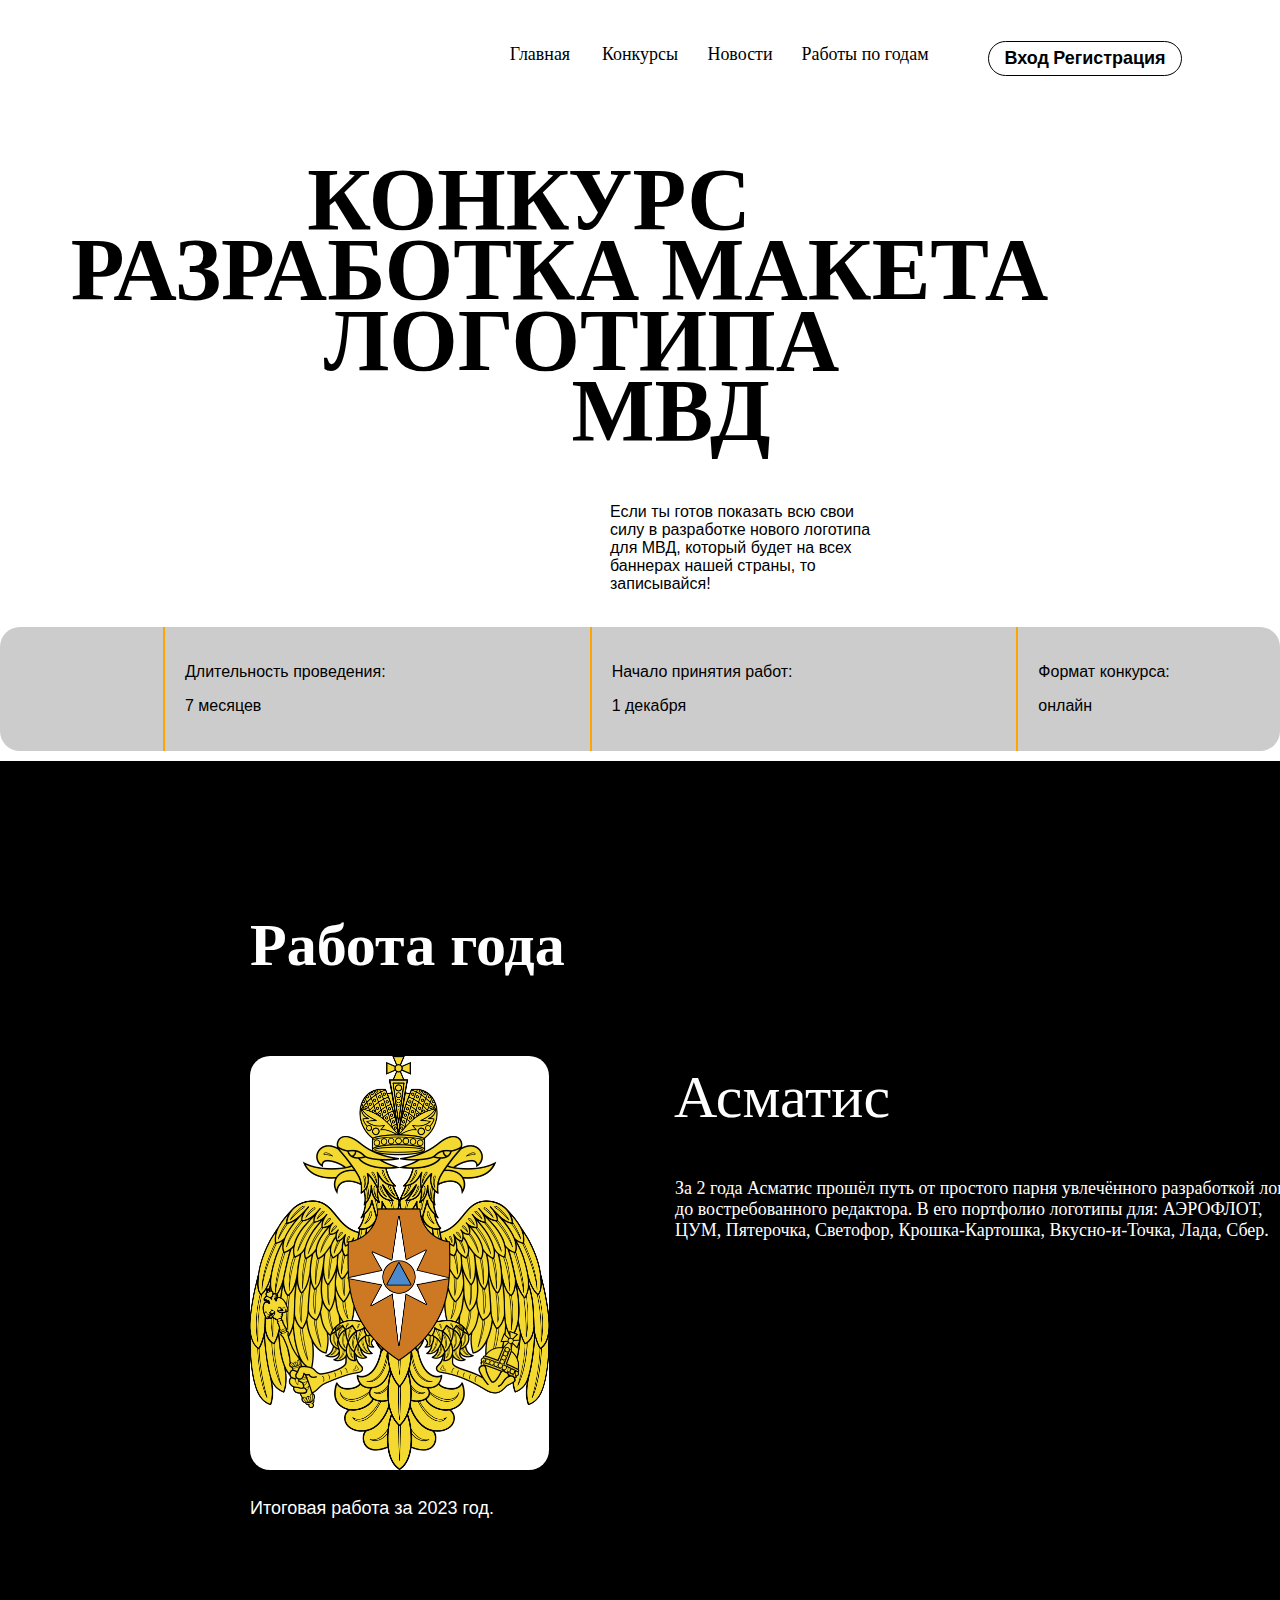
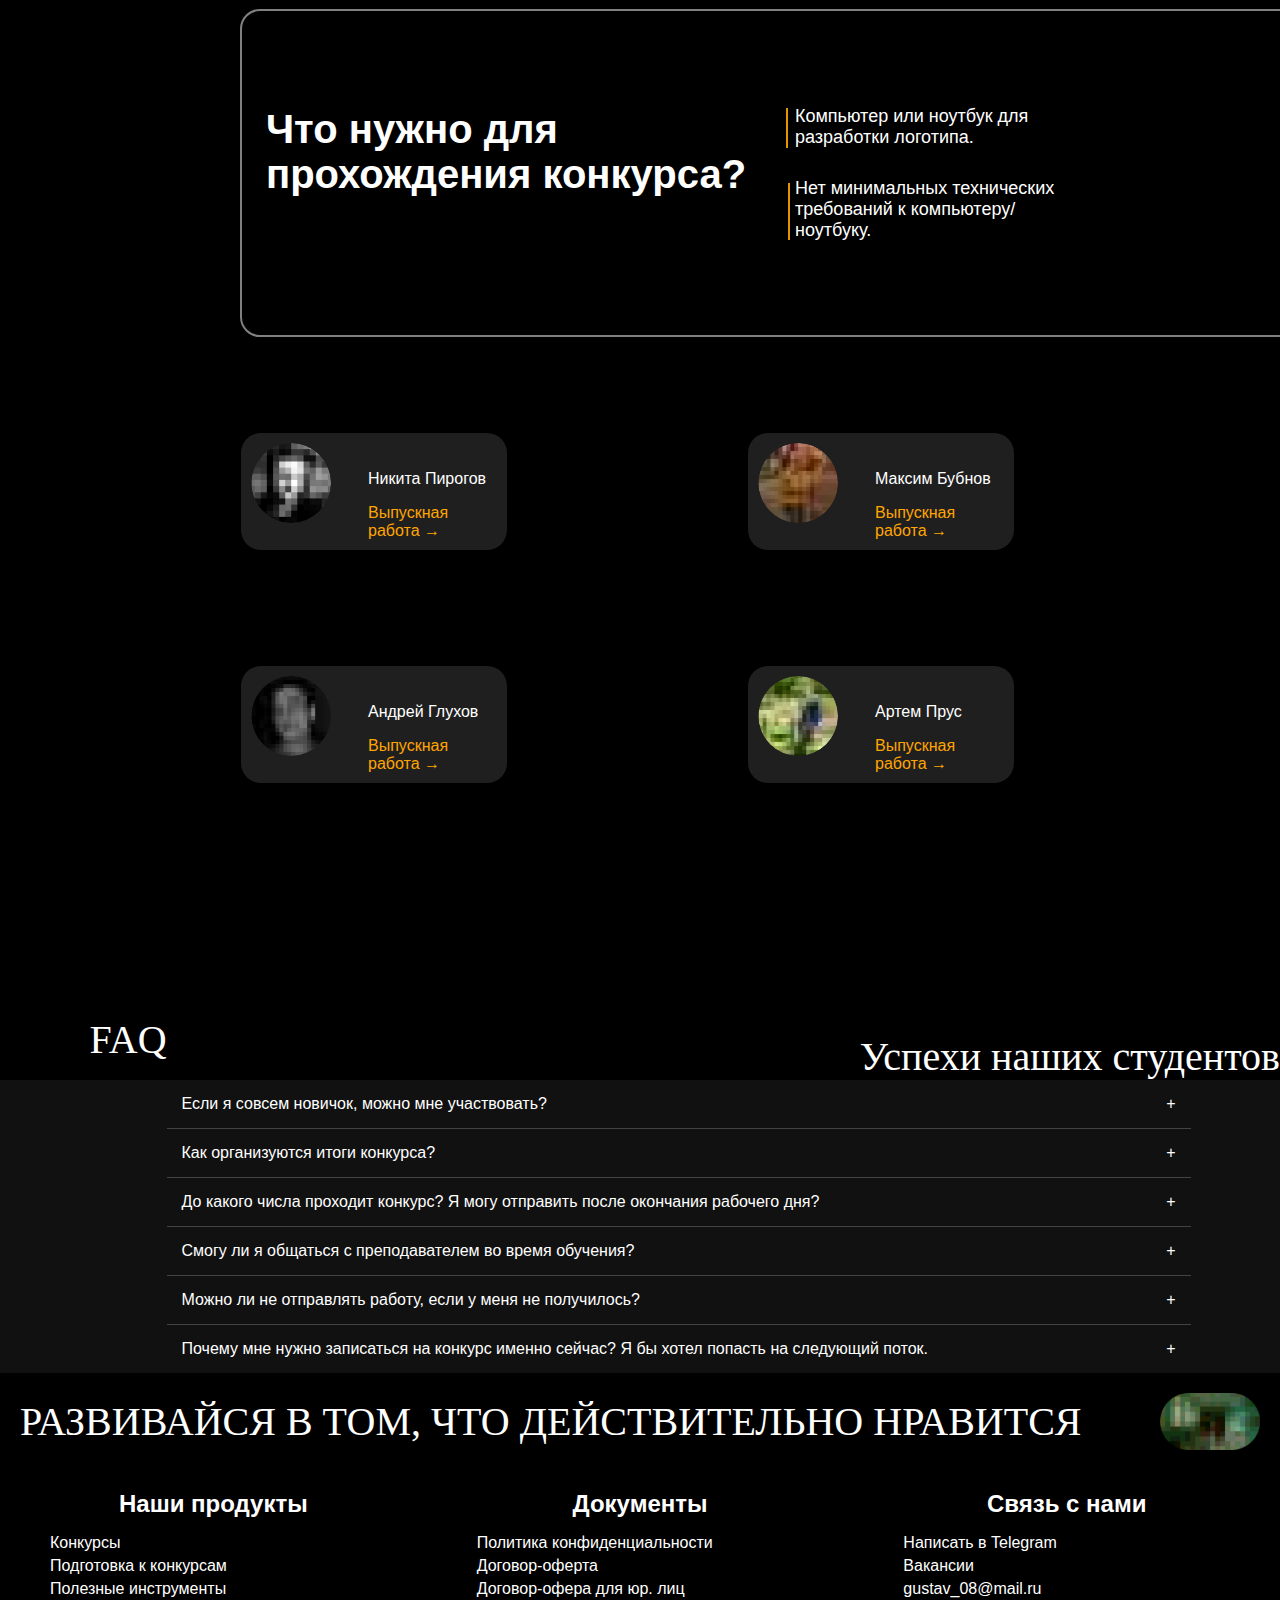
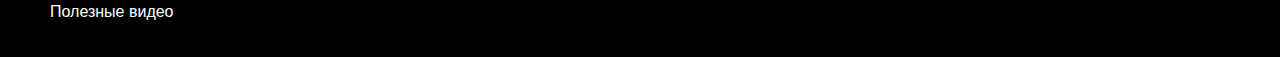
==== commit 424c380c: "Add files via upload" ====
--- a/fds.html
+++ b/fds.html
@@ -60,6 +60,10 @@
     color: #fff;
     font-size: 20px;
     cursor: pointer;
+}
+.menu-item a  {
+    color: #000000 !important;
+    text-decoration: none;
 }
 /* Стили для всего футера */
 .footer {
@@ -386,9 +390,9 @@
   .block1 {
     width: 281px;
     height: 100px;
-    background-color: #f0f0f0;
+    /* background-color: #f0f0f0; */
     text-align: left;
-    margin-left: 1050;
+    margin-left: 570px;
     padding: 40px;
 }
 .container {
@@ -761,6 +765,12 @@
     height: 2300px;
 
 }
+body {
+    font-family: Arial, sans-serif;
+    margin: 0;
+    padding: 0;
+    width: 952px;
+}
         }
     </style>
 
@@ -769,10 +779,10 @@
 
 <header>
     <div class="menu">
-        <div class="menu-item">Главная</div>
-        <div class="menu-item">Конкурсы</div>
-        <div class="menu-item">Новости</div>
-        <div class="menu-item">Работы по годам</div>
+        <div class="menu-item"><a href="index.html">Главная</a></div>
+        <div class="menu-item"><a href="fds.html">Конкурсы</a></div>
+        <div class="menu-item"><a href="#">Новости</a></div>
+        <div class="menu-item"><a href="$">Работы по годам</a></div>
        
         <div class="login-button-container" onmouseover="showButton()">
           <button class="login-button" onclick="openLoginModal()">Вход</button>
@@ -782,7 +792,7 @@
                   <h2 style="
     color: black;
 ">Вход</h2>
-                  <form action="/login" method="POST">
+                  <form action="tyu.html" method="POST">
                       <div class="form-group">
                           <label for="phone">Телефон:</label>
                           <input type="tel" id="phone" name="phone" pattern="\+[7]{1}[0-9]{10}" title="Введите телефон в формате +7XXXXXXXXXX" required="">
@@ -806,7 +816,7 @@
                   <h2 style="
     color: black;
 ">Регистрация</h2>
-                  <form action="success.html" method="POST" onsubmit="return validateForm()">
+                  <form action="tyu.html" method="POST" onsubmit="return validateForm()">
                       <div class="form-group">
                           <label for="name">Имя:</label>
                           <input type="text" id="name" name="name" required="" pattern="[а-яА-ЯёЁ]+" title="Введите имя на русском языке">
@@ -919,7 +929,7 @@
 <div class="blocks-container">
     <div class="person-block">
         <div class="image-container">
-            <img src="photo1.jpg" alt="Фото">
+            <img src="images/e1.png"alt="Фото">
         </div>
         <div class="info">
             <p style="
@@ -930,7 +940,7 @@
     </div>
     <div class="person-block">
         <div class="image-container">
-            <img src="photo2.jpg" alt="Фото">
+            <img src="images/e2.png" alt="Фото">
         </div>
         <div class="info">
             <p style="
@@ -941,7 +951,7 @@
     </div>
     <div class="person-block">
         <div class="image-container">
-            <img src="photo3.jpg" alt="Фото">
+            <img src="images/e3.png" alt="Фото">
         </div>
         <div class="info">
             <p style="
@@ -952,7 +962,7 @@
     </div>
     <div class="person-block">
         <div class="image-container">
-            <img src="photo4.jpg" alt="Фото">
+            <img src="images/e4.png" alt="Фото">
         </div>
         <div class="info">
             <p style="
@@ -1032,7 +1042,7 @@
 <div class="razvi">
     <div class="containerAbc">
         <div class="textXyz">РАЗВИВАЙСЯ В ТОМ, ЧТО ДЕЙСТВИТЕЛЬНО НРАВИТСЯ</div>
-        <img src="path_to_your_image.jpg" alt="Image" class="imagePqr">
+        <img src="images/razvi.png" alt="Image" class="imagePqr">
     </div>
     
 </div>
@@ -1086,7 +1096,7 @@
     function validateForm() {
     // Просто возвращаем true, так как повторное подтверждение пароля удалено
     // Перенаправляем пользователя на другую страницу
-    window.location.href = "success.html";
+    window.location.href = "tyu.html";
     return false; // Для предотвращения отправки формы
 }
 
